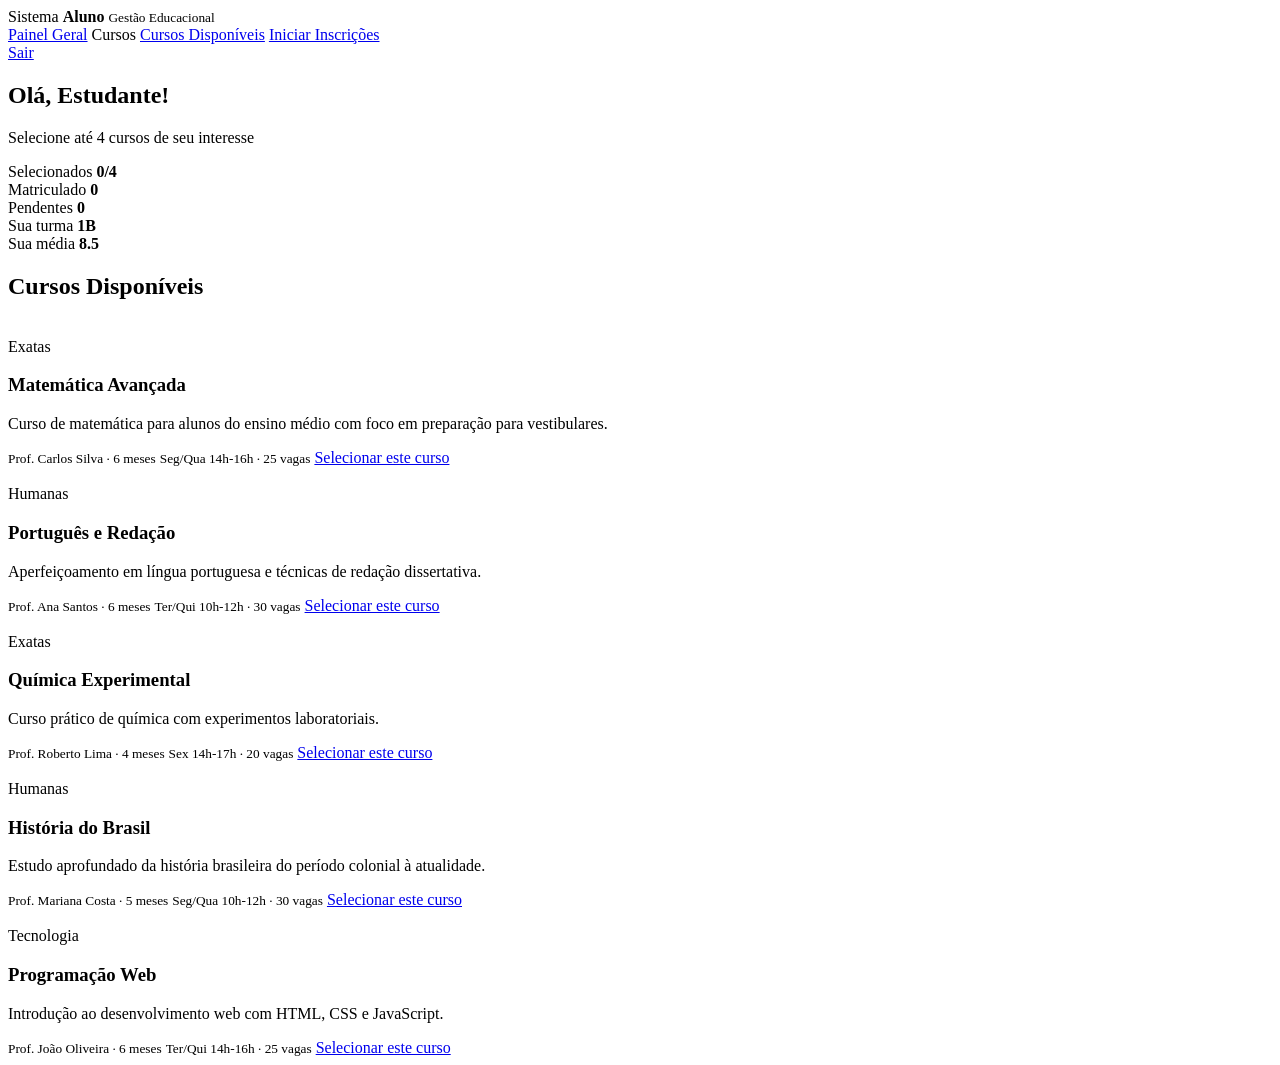
==== aluno.html @ 94542deb "Add files via upload" ====
<!DOCTYPE html>
<html lang="pt-br">
<head>
    <meta charset="UTF-8">
    <meta name="viewport" content="width=device-width, initial-scale=1.0">
    <title>Área do Aluno - Nossa Escola</title>
    <link rel="stylesheet" href="css/style.css">
</head>
<body class="painel-body">

    <aside class="painel-lateral">
        <div class="painel-marca">
            <span>Sistema</span>
            <strong>Aluno</strong>
            <small>Gestão Educacional</small>
        </div>

        <nav class="painel-menu">
            <a href="#" class="ativo">Painel Geral</a>
            <span>Cursos</span>
            <a href="#cursos-aluno">Cursos Disponíveis</a>
            <a href="#resumo-aluno">Iniciar Inscrições</a>
        </nav>

        <a href="login.html" class="painel-sair">Sair</a>
    </aside>

    <main class="painel-main">
        <section class="painel-topo" id="resumo-aluno">
            <div>
                <h1>Olá, Estudante!</h1>
                <p>Selecione até 4 cursos de seu interesse</p>
            </div>
        </section>

        <section class="painel-indicadores">
            <div class="indicador">
                <span>Selecionados</span>
                <strong class="azul">0/4</strong>
            </div>
            <div class="indicador">
                <span>Matriculado</span>
                <strong class="verde">0</strong>
            </div>
            <div class="indicador">
                <span>Pendentes</span>
                <strong class="laranja">0</strong>
            </div>
            <div class="indicador">
                <span>Sua turma</span>
                <strong>1B</strong>
            </div>
            <div class="indicador">
                <span>Sua média</span>
                <strong class="roxo">8.5</strong>
            </div>
        </section>

        <section id="cursos-aluno">
            <h2 class="painel-titulo">Cursos Disponíveis</h2>

            <div class="painel-cards">
                <article class="curso-card">
                    <div class="curso-icone"><img src="IMG/icon-calculadora.svg" alt=""></div>
                    <div class="curso-conteudo">
                        <span class="badge azul-bg">Exatas</span>
                        <h3>Matemática Avançada</h3>
                        <p>Curso de matemática para alunos do ensino médio com foco em preparação para vestibulares.</p>
                        <small>Prof. Carlos Silva · 6 meses</small>
                        <small>Seg/Qua 14h-16h · 25 vagas</small>
                        <a href="#" class="btn btn-primario btn-curso">Selecionar este curso</a>
                    </div>
                </article>

                <article class="curso-card">
                    <div class="curso-icone"><img src="IMG/icon-livro.svg" alt=""></div>
                    <div class="curso-conteudo">
                        <span class="badge laranja-bg">Humanas</span>
                        <h3>Português e Redação</h3>
                        <p>Aperfeiçoamento em língua portuguesa e técnicas de redação dissertativa.</p>
                        <small>Prof. Ana Santos · 6 meses</small>
                        <small>Ter/Qui 10h-12h · 30 vagas</small>
                        <a href="#" class="btn btn-primario btn-curso">Selecionar este curso</a>
                    </div>
                </article>

                <article class="curso-card">
                    <div class="curso-icone"><img src="IMG/icon-quimica.svg" alt=""></div>
                    <div class="curso-conteudo">
                        <span class="badge azul-bg">Exatas</span>
                        <h3>Química Experimental</h3>
                        <p>Curso prático de química com experimentos laboratoriais.</p>
                        <small>Prof. Roberto Lima · 4 meses</small>
                        <small>Sex 14h-17h · 20 vagas</small>
                        <a href="#" class="btn btn-primario btn-curso">Selecionar este curso</a>
                    </div>
                </article>

                <article class="curso-card">
                    <div class="curso-icone"><img src="IMG/icon-historia.svg" alt=""></div>
                    <div class="curso-conteudo">
                        <span class="badge laranja-bg">Humanas</span>
                        <h3>História do Brasil</h3>
                        <p>Estudo aprofundado da história brasileira do período colonial à atualidade.</p>
                        <small>Prof. Mariana Costa · 5 meses</small>
                        <small>Seg/Qua 10h-12h · 30 vagas</small>
                        <a href="#" class="btn btn-primario btn-curso">Selecionar este curso</a>
                    </div>
                </article>

                <article class="curso-card">
                    <div class="curso-icone"><img src="IMG/icon-web.svg" alt=""></div>
                    <div class="curso-conteudo">
                        <span class="badge vermelho-bg">Tecnologia</span>
                        <h3>Programação Web</h3>
                        <p>Introdução ao desenvolvimento web com HTML, CSS e JavaScript.</p>
                        <small>Prof. João Oliveira · 6 meses</small>
                        <small>Ter/Qui 14h-16h · 25 vagas</small>
                        <a href="#" class="btn btn-primario btn-curso">Selecionar este curso</a>
                    </div>
                </article>
            </div>
        </section>
    </main>

</body>
</html>
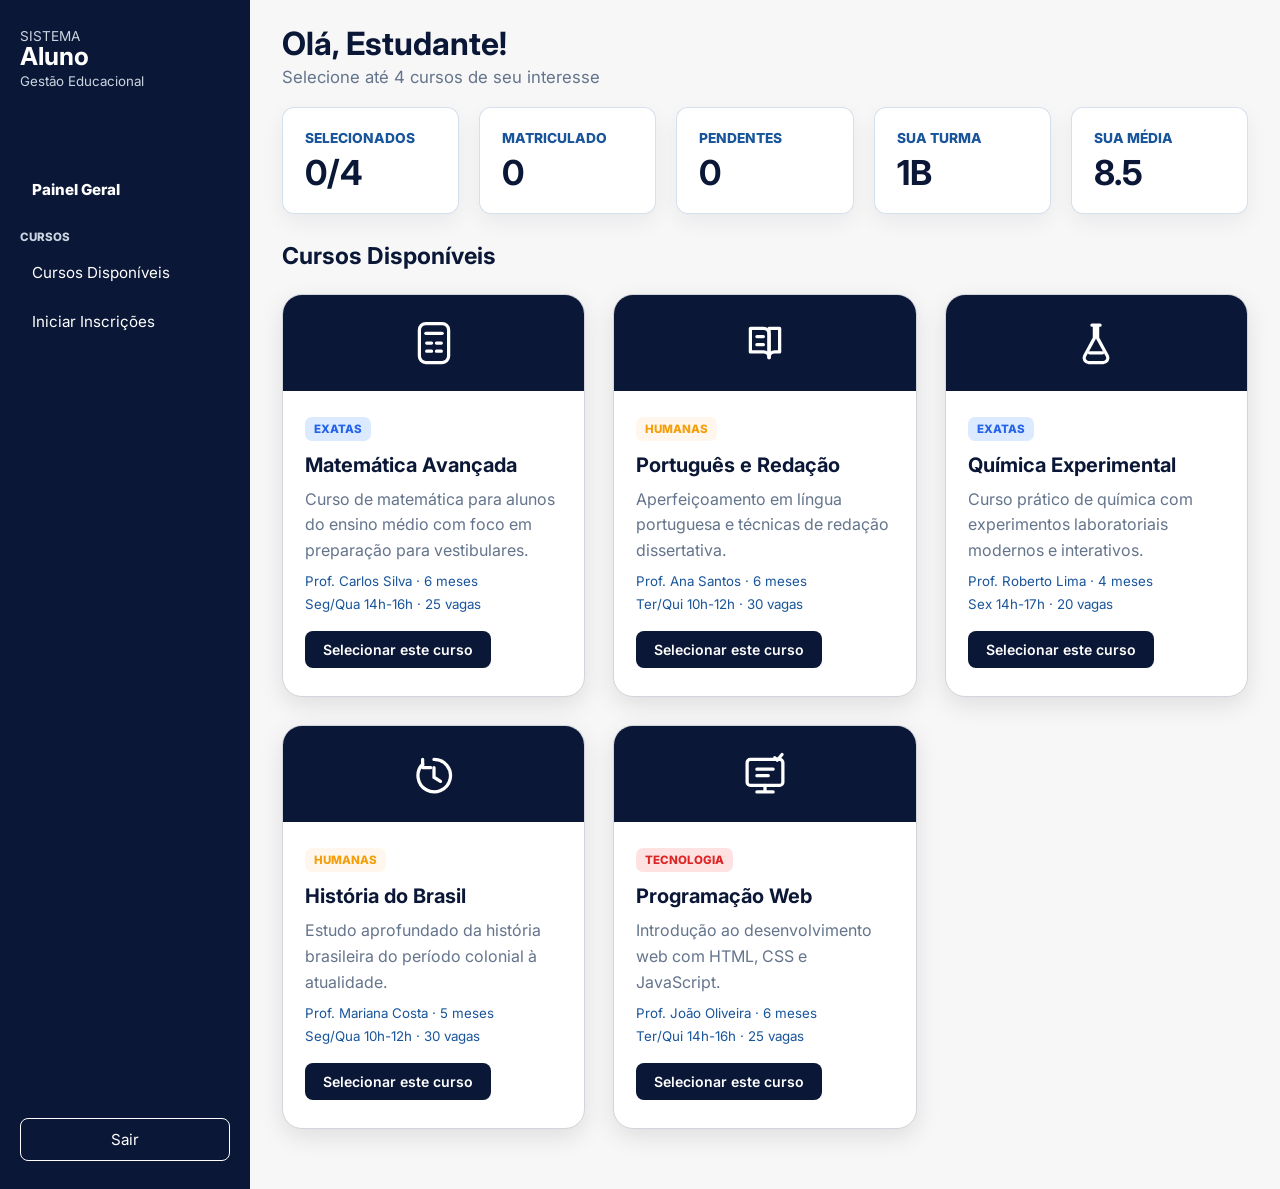
==== commit 07cdedb3: "Add files via upload" ====
--- a/aluno.html
+++ b/aluno.html
@@ -61,7 +61,7 @@
 
             <div class="painel-cards">
                 <article class="curso-card">
-                    <div class="curso-icone"><img src="IMG/icon-calculadora.svg" alt=""></div>
+                    <div class="curso-icone"><img src="img/icon-calculadora.svg" alt=""></div>
                     <div class="curso-conteudo">
                         <span class="badge azul-bg">Exatas</span>
                         <h3>Matemática Avançada</h3>
@@ -73,7 +73,7 @@
                 </article>
 
                 <article class="curso-card">
-                    <div class="curso-icone"><img src="IMG/icon-livro.svg" alt=""></div>
+                    <div class="curso-icone"><img src="img/icon-livro.svg" alt=""></div>
                     <div class="curso-conteudo">
                         <span class="badge laranja-bg">Humanas</span>
                         <h3>Português e Redação</h3>
@@ -85,11 +85,11 @@
                 </article>
 
                 <article class="curso-card">
-                    <div class="curso-icone"><img src="IMG/icon-quimica.svg" alt=""></div>
+                    <div class="curso-icone"><img src="img/icon-quimica.svg" alt=""></div>
                     <div class="curso-conteudo">
                         <span class="badge azul-bg">Exatas</span>
                         <h3>Química Experimental</h3>
-                        <p>Curso prático de química com experimentos laboratoriais.</p>
+                        <p>Curso prático de química com experimentos laboratoriais modernos e interativos.</p>
                         <small>Prof. Roberto Lima · 4 meses</small>
                         <small>Sex 14h-17h · 20 vagas</small>
                         <a href="#" class="btn btn-primario btn-curso">Selecionar este curso</a>
@@ -97,7 +97,7 @@
                 </article>
 
                 <article class="curso-card">
-                    <div class="curso-icone"><img src="IMG/icon-historia.svg" alt=""></div>
+                    <div class="curso-icone"><img src="img/icon-historia.svg" alt=""></div>
                     <div class="curso-conteudo">
                         <span class="badge laranja-bg">Humanas</span>
                         <h3>História do Brasil</h3>
@@ -109,7 +109,7 @@
                 </article>
 
                 <article class="curso-card">
-                    <div class="curso-icone"><img src="IMG/icon-web.svg" alt=""></div>
+                    <div class="curso-icone"><img src="img/icon-web.svg" alt=""></div>
                     <div class="curso-conteudo">
                         <span class="badge vermelho-bg">Tecnologia</span>
                         <h3>Programação Web</h3>
--- a/css/style.css
+++ b/css/style.css
@@ -0,0 +1,2097 @@
+@import url('https://fonts.googleapis.com/css2?family=Inter:wght@400;500;600;700&display=swap');
+
+:root {
+    --azul: #0b1736;
+    --azul-vivo: #0b1736;
+    --azul-medio: #19559b;
+    --texto: #555555;
+    --texto-fraco: #64748b;
+    --fundo: #f7f7f8;
+    --borda: #d1d5db;
+    --raio: 12px;
+    --sombra: 0 8px 24px rgba(0, 0, 0, 0.10);
+}
+
+* {
+    margin: 0;
+    padding: 0;
+    box-sizing: border-box;
+}
+
+html {
+    scroll-behavior: smooth;
+}
+
+body {
+    font-family: 'Inter', sans-serif;
+    background-color: #ffffff;
+    color: #555555;
+}
+
+a {
+    text-decoration: none;
+    color: inherit;
+}
+
+.container {
+    max-width: 1200px;
+    margin: 0 auto;
+    padding: 0 20px;
+    width: 100%;
+}
+
+.container-sm {
+    max-width: 800px;
+    margin: 0 auto;
+    padding: 0 20px;
+    width: 100%;
+}
+
+.secao-padrao {
+    padding: 80px 0;
+}
+
+.bg-claro {
+    background-color: #cfe2f3;
+}
+
+.bg-claro2 {
+    background-color: #ffffff;
+}
+
+
+.text-center {
+    text-align: center;
+}
+
+.titulo-secao {
+    font-size: 2.55rem;
+    color: #0b1736;
+    font-weight: 800;
+    margin-bottom: 15px;
+    line-height: 1.2;
+}
+
+.azul-titulo {
+    color: var(--azul-medio);
+}
+
+@keyframes alertaDesce {
+    0% {
+        transform: translateY(-100%);
+        background-color: #8c98a2;
+    }
+    65% {
+        transform: translateY(0);
+        background-color: #8c98a2;
+    }
+    100% {
+        transform: translateY(0);
+        background-color: var(--azul-medio);
+    }
+}
+
+@keyframes piscaPrazo {
+    0%, 100% {
+        opacity: 1;
+        box-shadow: 0 2px 8px rgba(244, 43, 43, 0.25);
+    }
+    50% {
+        opacity: 0.72;
+        box-shadow: 0 4px 14px rgba(244, 43, 43, 0.45);
+    }
+}
+
+@keyframes heroEntra {
+    from {
+        opacity: 0;
+        transform: translateY(44px);
+    }
+    to {
+        opacity: 1;
+        transform: translateY(0);
+    }
+}
+
+.subtexto-secao {
+    font-size: 1.05rem;
+    color: #555555;
+    margin-bottom: 30px;
+    line-height: 1.6;
+}
+
+.tagline-azul {
+    font-size: 0.85rem;
+    font-weight: 700;
+    color: var(--azul-medio);
+    letter-spacing: 1.5px;
+    text-transform: uppercase;
+    border-left: 4px solid var(--azul-medio);
+    padding: 16px 0 16px 14px;
+    margin-bottom: 18px;
+    display: inline-block;
+    line-height: 1;
+}
+
+.tagline-centro {
+    display: inline-block;
+    color: #0b1736;
+    font-size: 0.84rem;
+    font-weight: 800;
+    text-transform: uppercase;
+    margin-bottom: 10px;
+}
+
+@keyframes secaoLateral {
+    from {
+        transform: translateX(-72px);
+    }
+    to {
+        transform: translateX(0);
+    }
+}
+
+@keyframes secaoLateralTitulo {
+    from {
+        transform: translateX(-54px);
+    }
+    to {
+        transform: translateX(0);
+    }
+}
+
+@supports (animation-timeline: view()) {
+    .secao-padrao .tagline-azul,
+    .secao-padrao .tagline-centro {
+        animation-name: secaoLateral;
+        animation-duration: 1s;
+        animation-timing-function: cubic-bezier(0.2, 0.8, 0.2, 1);
+        animation-fill-mode: both;
+        animation-timeline: view();
+        animation-range: entry 0% cover 34%;
+        will-change: transform;
+    }
+
+    .secao-padrao .titulo-secao,
+    .info-importante .titulo-info {
+        animation-name: secaoLateralTitulo;
+        animation-duration: 1s;
+        animation-timing-function: cubic-bezier(0.2, 0.8, 0.2, 1);
+        animation-fill-mode: both;
+        animation-timeline: view();
+        animation-range: entry 8% cover 42%;
+        will-change: transform;
+    }
+}
+
+.btn {
+    padding: 12px 28px;
+    border-radius: 8px;
+    font-weight: 600;
+    font-size: 1rem;
+    transition: 0.3s;
+    cursor: pointer;
+    border: none;
+    display: inline-flex;
+    justify-content: center;
+    align-items: center;
+}
+
+.btn-chamada {
+    margin-bottom: 50px;
+}
+
+.btn-primario {
+    background-color: var(--azul-vivo);
+    color: #ffffff;
+}
+
+.btn-primario:hover {
+    background-color: var(--azul-medio);
+    transform: translateY(-2px);
+}
+
+.btn-branco {
+    background-color: #ffffff;
+    color: #0b1736;
+    font-weight: 700;
+}
+
+.btn-branco:hover {
+    background-color: var(--azul-medio);
+    color: #ffffff;
+}
+
+.grid-cards {
+    display: flex;
+    justify-content: space-between;
+    gap: 20px;
+}
+
+.cards-esquerda {
+    text-align: left;
+}
+
+.card-padrao {
+    background-color: #ffffff;
+    border-radius: 12px;
+    padding: 30px 20px;
+    box-shadow: 0 4px 15px rgba(0, 0, 0, 0.04);
+    border: 1px solid #eee;
+    display: flex;
+    flex-direction: column;
+    transition: 0.3s;
+    flex: 1;
+    width: 100%; 
+    min-width: 0;
+}
+
+.card-padrao:hover {
+    transform: translateY(-4px);
+    box-shadow: 0 12px 28px rgba(15, 23, 42, 0.10);
+}
+
+.card-padrao h4 {
+    font-size: 1.05rem;
+    color: #0b1736;
+    font-weight: 700;
+    margin-bottom: 10px;
+}
+
+.card-padrao p {
+    font-size: 0.85rem;
+    line-height: 1.5;
+}
+
+#alerta-topo {
+    background-color: var(--azul-medio);
+    color: #ffffff;
+    padding: 10px;
+    display: flex;
+    justify-content: center;
+    align-items: center;
+    gap: 12px;
+    font-size: 0.85rem;
+    animation: alertaDesce 1.2s ease-out both;
+    position: relative;
+    z-index: 200;
+}
+
+.aviso-prazo {
+    background-color: #f42b2b;
+    color: #ffffff;
+    padding: 4px 12px;
+    border-radius: 10px;
+    font-weight: 800;
+    font-size: 0.75rem;
+    text-shadow: 0 1px 2px rgba(0, 0, 0, 0.35);
+    animation: piscaPrazo 2.6s ease-in-out infinite;
+}
+
+header {
+    width: 100%;
+    background-color: #ffffff;
+    box-shadow: 0 2px 10px rgba(0,0,0,.08);
+    position: relative;
+    z-index: 100;
+}
+
+.nav-principal {
+    width: 90%;
+    max-width: 1600px;
+    margin: 0 auto;
+    display: flex;
+    justify-content: space-between;
+    align-items: center;
+    padding: 14px 0;
+}
+.logo {
+    display: flex;
+    align-items: center;
+    gap: 5px; 
+}
+
+.logo-img {
+    width: 60px; 
+    height: auto;
+}
+
+.logo-texto {
+    display: flex;
+    flex-direction: column;
+}
+
+.logo-texto h1 {
+    font-size: 1rem;
+    color: #0b1736;
+    font-weight: 800;
+}
+
+.logo-texto span {
+    font-size: 0.8rem;
+    color: #666;
+}
+.menu {
+    display: flex;
+    gap: 48px;
+    align-items: center;
+}
+
+.menu a {
+    color: #111827;
+    font-size: 1.05rem;
+    font-weight: 600;
+    transition: .3s;
+    position: relative;
+    padding: 8px 0;
+}
+
+.menu a:hover {
+    color: var(--azul-medio);
+}
+
+.menu a::after {
+    content: "";
+    position: absolute;
+    left: 0;
+    bottom: 1px;
+    width: 100%;
+    height: 2px;
+    background-color: var(--azul-vivo);
+    transform: scaleX(0);
+    transform-origin: left;
+    transition: transform 0.3s ease;
+}
+
+.menu a:hover::after {
+    transform: scaleX(1);
+}
+
+.menu-check,
+.btn-acesso-mobile, 
+#botao-menu {
+    display: none;
+}
+
+#botao-menu {
+    width: 34px;
+    height: 28px;
+    cursor: pointer;
+    position: relative;
+}
+
+#botao-menu span,
+#botao-menu::before,
+#botao-menu::after {
+    content: "";
+    position: absolute;
+    left: 0;
+    width: 34px;
+    height: 3px;
+    background-color: var(--azul-vivo);
+    border-radius: 20px;
+    transition: 0.3s;
+}
+
+#botao-menu span {
+    top: 12px;
+}
+
+#botao-menu::before {
+    top: 2px;
+}
+
+#botao-menu::after {
+    bottom: 3px;
+}
+
+#hero {
+    background-image: linear-gradient(rgba(0, 0, 0, 0.42), rgba(0, 0, 0, 0.42)), url('../img/hero.jpg');
+    background-size: cover;
+    background-position: center;
+    height: 720px;
+    border-radius: 0 0 40px 40px;
+    display: flex;
+    flex-direction: column;
+    justify-content: flex-end;
+    align-items: center; 
+    text-align: center;
+    padding-bottom: 64px;
+    color: #ffffff;
+}
+
+.hero-card {
+    background-color: rgba(11, 23, 54, 0.75);
+    backdrop-filter: blur(5px);
+    padding: 22px 48px;
+    border-radius: 16px;
+    border: 1px solid rgba(255,255,255,0.1);
+    margin: 0 auto; 
+    width: fit-content;
+    max-width: 90%; 
+    display: flex;
+    flex-direction: column;
+    align-items: center; 
+    opacity: 0;
+    animation: heroEntra 1.45s cubic-bezier(0.2, 0.8, 0.2, 1) 1.75s forwards;
+}
+.hero-subtitulo {
+    font-size: 1.45rem;
+    font-weight: 700;
+    letter-spacing: 3px;
+    margin-bottom: 5px;
+    opacity: 0;
+    animation: heroEntra 1.35s cubic-bezier(0.2, 0.8, 0.2, 1) 1.25s forwards;
+}
+
+.hero-titulo {
+    font-size: 3.45rem;
+    font-weight: 800;
+    line-height: 1.2;
+    margin-bottom: 15px; 
+    text-shadow: 2px 2px 8px rgba(0,0,0,0.6);
+    opacity: 0;
+    animation: heroEntra 1.45s cubic-bezier(0.2, 0.8, 0.2, 1) 1.45s forwards;
+}
+
+.hero-card h3 {
+    font-size: 1.6rem;
+    font-weight: 800;
+    margin-bottom: 5px;
+}
+
+.hero-card p {
+    font-size: 0.95rem;
+    color: #ddd;
+    font-weight: 500;
+    margin-bottom: 5px;
+}
+
+.hero-card-destaque {
+    font-size: 0.85rem;
+    font-weight: 800;
+    color: #f59e0b;
+    letter-spacing: 0.5px;
+}
+
+.sobre-container {
+    display: flex;
+    align-items: center;
+    gap: 60px;
+}
+
+.sobre-texto .subtexto-secao {
+    font-size: 1rem;
+    max-width: 520px;
+}
+
+.sobre-texto, 
+.sobre-carrossel {
+    width: 50%;
+}
+
+.carrossel-container {
+    position: relative;
+    height: 360px;
+    overflow: hidden;
+    border-radius: 28px;
+    box-shadow: 0 15px 35px rgba(0,0,0,0.1);
+}
+
+.carrossel-foto {
+    position: absolute;
+    top: 0;
+    left: 0;
+    width: 100%;
+    height: 100%;
+    object-fit: cover;
+    opacity: 0;
+    animation: fadeImagens 16s infinite;
+}
+
+.carrossel-foto:nth-child(1) {
+    animation-delay: 0s;
+}
+
+.carrossel-foto:nth-child(2) {
+    animation-delay: 4s;
+}
+
+.carrossel-foto:nth-child(3) {
+    animation-delay: 8s;
+}
+
+.carrossel-foto:nth-child(4) {
+    animation-delay: 12s;
+}
+
+@keyframes fadeImagens {
+    0%, 20% {
+        opacity: 1;
+        z-index: 2;
+    }
+    25%, 95% {
+        opacity: 0;
+        z-index: 1;
+    }
+    100% {
+        opacity: 1;
+        z-index: 2;
+    }
+}
+
+.inscricao-bloco {
+    background-color: #ffffff;
+    padding-top: 74px;
+    padding-bottom: 86px;
+}
+
+.inscricao-bloco .titulo-secao {
+    font-size: 3rem;
+    margin-bottom: 10px;
+}
+
+.inscricao-texto {
+    max-width: 590px;
+    margin-left: auto;
+    margin-right: auto;
+    margin-bottom: 28px;
+    font-size: 0.95rem;
+}
+
+.titulo-menor {
+    color: #0b1736;
+    font-size: 1.25rem;
+    font-weight: 800;
+    margin: 10px 0 22px;
+}
+
+.mini-cursos {
+    display: flex;
+    justify-content: center;
+    gap: 48px;
+    margin-bottom: 16px;
+}
+
+.mini-card {
+    width: 190px;
+    min-height: 185px;
+    background-color: #ffffff;
+    border: none;
+    border-radius: 16px;
+    box-shadow: 0 14px 34px rgba(15, 23, 42, 0.12);
+    display: flex;
+    flex-direction: column;
+    justify-content: center;
+    align-items: center;
+    gap: 18px;
+    transition: 0.3s;
+}
+
+.mini-card:hover {
+    transform: translateY(-6px);
+    box-shadow: 0 18px 42px rgba(15, 23, 42, 0.15);
+}
+
+.mini-card span {
+    color: #475569;
+    font-size: 0.82rem;
+    font-weight: 600;
+}
+
+.mini-card img {
+    width: 62px;
+    height: 62px;
+}
+
+.nota-mini {
+    color: #94a3b8;
+    font-size: 0.78rem;
+}
+
+.processo-bloco {
+    background-color: #f4f4f4;
+    padding-top: 72px;
+    padding-bottom: 72px;
+}
+
+.processo-texto {
+    max-width: 830px;
+    font-size: 0.95rem;
+    margin-bottom: 42px;
+}
+
+.processo-bloco .card-padrao {
+    min-height: 150px;
+    padding: 24px 22px;
+    border-color: #d7d7d7;
+    box-shadow: none;
+}
+
+.processo-bloco .numero-passo {
+    font-size: 2.1rem;
+    margin-bottom: 8px;
+}
+
+.processo-bloco .card-padrao h4 {
+    font-size: 0.95rem;
+}
+
+.processo-bloco .card-padrao p {
+    font-size: 0.78rem;
+}
+
+.info-importante {
+    background-color: #e8e8e8;
+    padding: 52px 0 76px;
+}
+
+#cursos {
+    padding-top: 104px;
+    background-color: #ffffff;
+}
+
+.cursos-vitrine {
+    display: flex;
+    align-items: center;
+    justify-content: flex-start;
+    gap: 32px;
+    margin-top: 34px;
+    padding: 34px max(22px, calc((100vw - 1280px) / 2 + 22px)) 44px;
+    overflow-x: auto;
+    overflow-y: visible;
+    scroll-snap-type: x proximity;
+    scrollbar-width: thin;
+    scrollbar-color: rgba(29, 78, 216, 0.35) transparent;
+}
+
+.cursos-vitrine::-webkit-scrollbar {
+    height: 4px;
+}
+
+.cursos-vitrine::-webkit-scrollbar-track {
+    background: transparent;
+}
+
+.cursos-vitrine::-webkit-scrollbar-thumb {
+    background: rgba(29, 78, 216, 0.35);
+    border-radius: 999px;
+}
+
+.curso-vitrine-card {
+    width: 252px;
+    min-width: 252px;
+    aspect-ratio: 9 / 16;
+    border-radius: 26px;
+    overflow: hidden;
+    background-color: #ffffff;
+    box-shadow: 0 12px 28px rgba(15, 23, 42, 0.12);
+    scroll-snap-align: center;
+    transition: transform 0.35s ease, box-shadow 0.35s ease, filter 0.35s ease;
+    position: relative;
+    display: block;
+    isolation: isolate;
+}
+
+.curso-vitrine-card img {
+    width: 100%;
+    height: 100%;
+    object-fit: cover;
+    display: block;
+    border-radius: inherit;
+}
+
+.curso-vitrine-card:hover,
+.curso-vitrine-card:focus {
+    transform: translateY(-8px);
+    box-shadow: 0 18px 34px rgba(15, 23, 42, 0.16);
+    z-index: 2;
+}
+
+.cursos-vitrine:hover .curso-vitrine-card:not(:hover) {
+    filter: saturate(0.95) brightness(0.98);
+}
+
+.titulo-info {
+    color: #0b1736;
+    font-size: 1.85rem;
+    font-weight: 800;
+    margin-bottom: 24px;
+}
+
+.info-grid {
+    display: grid;
+    grid-template-columns: repeat(4, 1fr);
+    gap: 18px;
+}
+
+.info-card {
+    background-color: #ffffff;
+    border-radius: 12px;
+    padding: 24px 20px;
+}
+
+.info-card h3 {
+    color: #0b1736;
+    font-size: 0.95rem;
+    margin-bottom: 12px;
+}
+
+.info-card p {
+    color: #555555;
+    font-size: 0.78rem;
+    line-height: 1.45;
+}
+
+.numero-passo {
+    font-size: 2.5rem;
+    font-weight: 800;
+    color: #0b1736;
+    margin-bottom: 15px;
+}
+
+.passo-destaque {
+    background-color: var(--azul-vivo);
+    color: #fff;
+}
+
+.passo-destaque .numero-passo, 
+.passo-destaque h4 {
+    color: #fff;
+}
+
+.css-carousel {
+    display: none;
+    position: relative;
+    overflow: hidden;
+    width: 100%;
+    padding: 10px 0;
+}
+
+.css-carousel input[type="radio"] {
+    display: none;
+}
+
+.carousel-cards {
+    display: flex;
+    width: 500%;
+    transition: transform 0.6s ease-in-out;
+}
+
+.card-wrapper {
+    width: 20%;
+    display: flex;
+    align-items: center;
+    justify-content: center;
+    gap: 15px;
+}
+
+.btn-seta {
+    border: 2px solid #0b1736;
+    color: #0b1736;
+    width: 40px;
+    height: 40px;
+    border-radius: 50%;
+    font-size: 1.2rem;
+    display: flex;
+    justify-content: center;
+    align-items: center;
+    transition: 0.3s;
+    cursor: pointer;
+    flex-shrink: 0;
+}
+
+.btn-seta:hover {
+    background-color: var(--azul-medio);
+    border-color: var(--azul-medio);
+    color: #fff;
+}
+
+.card-detalhe-curso {
+    flex: 1;
+    background-color: #eef2ff;
+    border-radius: 18px;
+    padding: 42px 48px;
+    max-width: 1070px;
+}
+
+.card-topo-curso {
+    display: flex;
+    justify-content: space-between;
+    align-items: center;
+    margin-bottom: 25px;
+}
+
+.card-topo-curso h3 {
+    font-size: 1.6rem;
+    color: #0b1736;
+    font-weight: 800;
+}
+
+.vagas-badge {
+    background-color: #fff;
+    color: var(--azul-medio);
+    padding: 6px 15px;
+    border-radius: 20px;
+    font-weight: 700;
+    font-size: 0.9rem;
+}
+
+.card-grid-info {
+    display: flex;
+    justify-content: space-between;
+    gap: 70px;
+    margin-bottom: 25px;
+}
+
+.info-item span {
+    display: block;
+    font-size: 0.85rem;
+    font-weight: 700;
+    margin-bottom: 4px;
+}
+
+.info-item strong {
+    color: #0b1736;
+    font-size: 1rem;
+}
+
+.card-descricao {
+    font-size: 1rem;
+    line-height: 1.6;
+    margin-bottom: 30px;
+}
+
+.card-rodape-curso {
+    display: flex;
+    justify-content: space-between;
+    align-items: center;
+    border-top: 1px solid #d1d5db;
+    padding-top: 20px;
+}
+
+#slide-1:checked ~ .carousel-cards {
+    transform: translateX(0%);
+}
+
+#slide-2:checked ~ .carousel-cards {
+    transform: translateX(-20%);
+}
+
+#slide-3:checked ~ .carousel-cards {
+    transform: translateX(-40%);
+}
+
+#slide-4:checked ~ .carousel-cards {
+    transform: translateX(-60%);
+}
+
+#slide-5:checked ~ .carousel-cards {
+    transform: translateX(-80%);
+}
+
+.cursos-dots {
+    display: flex;
+    justify-content: center;
+    gap: 8px;
+    margin-top: 20px;
+}
+
+.dot {
+    width: 10px;
+    height: 10px;
+    background-color: #cbd5e1;
+    border-radius: 50%;
+    transition: 0.3s;
+    cursor: pointer;
+}
+
+#slide-1:checked ~ .cursos-dots label[for="slide-1"],
+#slide-2:checked ~ .cursos-dots label[for="slide-2"],
+#slide-3:checked ~ .cursos-dots label[for="slide-3"],
+#slide-4:checked ~ .cursos-dots label[for="slide-4"],
+#slide-5:checked ~ .cursos-dots label[for="slide-5"] {
+    background-color: var(--azul-medio);
+    width: 20px;
+    border-radius: 10px;
+}
+
+details > summary {
+    list-style: none;
+    cursor: pointer;
+}
+
+details > summary::-webkit-details-marker {
+    display: none;
+}
+
+.sanfona-item {
+    background-color: #ffffff;
+    border: 1px solid #b8c4d8;
+    border-radius: 8px;
+    margin-bottom: 10px;
+    transition: 0.3s;
+    overflow: hidden;
+}
+
+.sanfona-pergunta {
+    padding: 18px 48px 18px 20px;
+    font-size: 1rem;
+    font-weight: 600;
+    color: #0b1736;
+    transition: 0.3s;
+    outline: none;
+    position: relative;
+}
+
+.sanfona-pergunta:hover {
+    background-color: #f3f6fb;
+}
+
+.sanfona-pergunta::after {
+    content: "▾";
+    color: #0b1736;
+    font-size: 0.95rem;
+    position: absolute;
+    right: 20px;
+    top: 50%;
+    transform: translateY(-50%);
+    transition: 0.3s;
+}
+
+details[open] .sanfona-pergunta::after {
+    transform: translateY(-50%) rotate(180deg);
+}
+
+.sanfona-resposta {
+    background-color: #f8fafc;
+    border-top: 1px solid #d7deea;
+    padding: 16px 20px 18px 20px;
+    line-height: 1.6;
+    font-size: 0.95rem;
+    color: #555555;
+}
+
+#contato {
+    background-color: #f4f4f4;
+}
+
+.contato-layout {
+    display: flex;
+    gap: 60px;
+}
+
+.contato-form-area {
+    width: 60%;
+}
+
+.contato-info-area {
+    width: 35%;
+    display: flex;
+    flex-direction: column;
+    gap: 30px;
+    padding-top: 122px;
+}
+
+.form-contato {
+    display: flex;
+    flex-direction: column;
+    gap: 20px;
+}
+
+.form-linha {
+    display: flex;
+    gap: 20px;
+}
+
+.form-grupo {
+    display: flex;
+    flex-direction: column;
+    width: 100%;
+}
+
+.form-grupo label {
+    font-size: 0.9rem;
+    font-weight: 600;
+    margin-bottom: 8px;
+    color: #0b1736;
+}
+
+.form-grupo input, 
+.form-grupo textarea {
+    width: 100%;
+    padding: 14px;
+    border: 1px solid #d1d5db;
+    border-radius: 8px;
+    font-family: 'Inter', sans-serif;
+    font-size: 1rem;
+    transition: 0.3s;
+}
+
+.form-grupo input:focus, 
+.form-grupo textarea:focus {
+    border-color: var(--azul-medio);
+    outline: none;
+    box-shadow: 0 0 0 3px rgba(29, 78, 216, 0.1);
+}
+
+.form-grupo textarea {
+    height: 120px;
+    resize: vertical;
+}
+
+.pre-footer-cta {
+    background-color: #64748b;
+    padding: 40px 0;
+    color: #ffffff;
+}
+
+.cta-container {
+    display: flex;
+    justify-content: space-between;
+    align-items: center;
+}
+
+.cta-texto h3 {
+    font-size: 1.5rem;
+    margin-bottom: 5px;
+    font-weight: 700;
+}
+
+footer {
+    background-color: var(--azul-vivo);
+    color: #ffffff;
+    width: 100%;
+}
+.pre-rodape {
+    background-color: #64748b;
+    padding: 40px 10%;
+    display: grid;
+    grid-template-columns: 1fr auto; 
+    grid-template-areas: 
+        "titulo botao"
+        "subtitulo botao";
+    align-items: center;
+    row-gap: 8px;
+    column-gap: 30px;
+}
+
+.p-confirme {
+    grid-area: titulo;
+    font-size: 1.6rem;
+    font-weight: 700;
+    color: #ffffff;
+}
+
+.p-resultado {
+    grid-area: subtitulo;
+    font-size: 1rem;
+    color: #e2e8f0;
+}
+
+.btn-sistema {
+    grid-area: botao;
+    background-color: #ffffff;
+    color: #0b1736;
+    border: none;
+    padding: 14px 30px;
+    border-radius: 8px;
+    font-weight: 700;
+    font-size: 1rem;
+    cursor: pointer;
+    transition: 0.3s;
+    display: inline-flex;
+    justify-content: center;
+    align-items: center;
+}
+
+.btn-sistema:hover {
+    background-color: var(--azul-medio);
+    color: #ffffff;
+}
+
+/* Grid do Rodapé Principal */
+.container-grid {
+    padding: 60px 10%;
+    display: grid;
+    grid-template-columns: repeat(auto-fit, minmax(200px, 1fr));
+    gap: 40px;
+}
+
+.item h3 {
+    font-size: 1.1rem;
+    color: #ffffff;
+    margin-bottom: 5px;
+    font-weight: 700;
+}
+
+.item p {
+    color: #94a3b8;
+    font-size: 0.9rem;
+    margin-bottom: 10px;
+    transition: 0.3s;
+}
+
+.item p:hover {
+    color: #f59e0b; 
+    cursor: pointer;
+}
+
+.link-rodape {
+    display: flex;
+    flex-direction: column;
+}
+
+.link-rodape img {
+    max-width: 120px;
+    margin-bottom: 15px;
+}
+
+/* Faixa Final de Créditos da Equipe */
+.pos-rodape {
+    text-align: center;
+    padding: 20px;
+    background-color: #050b1a;
+    color: #64748b;
+    font-size: 0.85rem;
+}
+
+/* Cabeçalho do Login */
+.header-login {
+    background-color: var(--azul-vivo);
+    height: 60px;
+    display: flex;
+    align-items: center;
+    justify-content: center;
+    padding: 0 20px;
+    position: relative;
+    box-shadow: 0 2px 10px rgba(0,0,0,0.2);
+}
+
+.btn-voltar {
+    position: absolute;
+    left: 20px;
+    color: #ffffff;
+    border: 1px solid rgba(255,255,255,0.4);
+    padding: 6px 14px;
+    border-radius: 6px;
+    font-size: 0.85rem;
+    transition: 0.3s;
+}
+
+.btn-voltar:hover {
+    background-color: rgba(255,255,255,0.1);
+}
+
+.logo-login {
+    display: flex;
+    align-items: center;
+    gap: 10px;
+    color: #ffffff;
+}
+
+.logo-login h1 {
+    font-size: 1.1rem;
+    font-weight: 700;
+    display: flex;
+    align-items: baseline;
+    gap: 8px;
+    flex-wrap: wrap;
+}
+
+.logo-login small {
+    font-size: 0.65rem;
+    font-weight: 400;
+    color: #cbd5e1;
+    letter-spacing: 1px;
+}
+
+.bg-login {
+    min-height: calc(100vh - 60px);
+    background-image: url('../img/login.jpg'); 
+    background-size: cover;
+    background-repeat: no-repeat;
+    background-position: center;
+    display: flex;
+    align-items: center;
+    justify-content: center;
+    padding: 20px;
+}
+
+.card-login {
+    background: rgba(255, 255, 255, 0.75);
+    backdrop-filter: blur(12px); 
+    -webkit-backdrop-filter: blur(12px);
+    border: 1px solid rgba(255, 255, 255, 0.6);
+    border-radius: 24px;
+    padding: 40px;
+    width: 100%;
+    max-width: 450px;
+    text-align: center;
+    box-shadow: 0 8px 32px rgba(0, 0, 0, 0.15);
+}
+
+.card-login h2 {
+    font-size: 1.5rem;
+    color: #0b1736;
+    font-weight: 800;
+    margin-bottom: 5px;
+}
+
+.subtitle-login {
+    font-size: 0.85rem;
+    color: #64748b;
+    margin-bottom: 25px;
+}
+
+.form-login {
+    text-align: left;
+}
+
+.form-login .form-grupo {
+    margin-bottom: 12px;
+}
+
+.form-login .form-grupo input {
+    background-color: rgba(255, 255, 255, 0.6);
+    border: 1px solid #94a3b8;
+}
+
+.btn-entrar {
+    display: block;
+    margin: 20px auto 30px auto;
+    padding: 10px 40px;
+    border-radius: 8px;
+}
+
+.demo-title {
+    font-size: 0.9rem;
+    font-weight: 600;
+    color: #0b1736;
+    margin-bottom: 15px;
+}
+
+.demo-grid {
+    display: grid;
+    grid-template-columns: 1fr 1fr;
+    gap: 12px;
+}
+
+.card-demo {
+    background: rgba(248, 250, 252, 0.5);
+    border: 1px solid #cbd5e1;
+    border-radius: 12px;
+    padding: 15px 10px;
+    display: flex;
+    flex-direction: column;
+    align-items: center;
+    text-align: center;
+    transition: 0.3s;
+    cursor: pointer;
+    font-family: 'Inter', sans-serif;
+}
+
+.card-demo img {
+    width: 28px;
+    height: 28px;
+    margin-bottom: 6px;
+}
+
+.card-demo:hover {
+    background: rgba(255, 255, 255, 0.9);
+    border-color: #94a3b8;
+    transform: translateY(-2px);
+    box-shadow: 0 4px 10px rgba(0,0,0,0.05);
+}
+
+.card-demo strong {
+    font-size: 0.85rem;
+    color: #0b1736;
+    margin-bottom: 4px;
+}
+
+.card-demo span {
+    font-size: 0.7rem;
+    color: #64748b;
+    line-height: 1.3;
+}
+
+.demo-footer {
+    font-size: 0.75rem;
+    color: #64748b;
+    margin-top: 20px;
+}
+
+.painel-body {
+    background-color: var(--fundo);
+    color: var(--azul);
+    min-height: 100vh;
+    display: flex;
+}
+
+.painel-lateral {
+    width: 250px;
+    min-height: 100vh;
+    background-color: var(--azul-vivo);
+    color: #ffffff;
+    padding: 28px 20px;
+    display: flex;
+    flex-direction: column;
+    position: sticky;
+    top: 0;
+}
+
+.painel-marca {
+    display: flex;
+    flex-direction: column;
+    margin-bottom: 80px;
+}
+
+.painel-marca span {
+    font-size: 0.85rem;
+    text-transform: uppercase;
+    color: #cbd5e1;
+}
+
+.painel-marca strong {
+    font-size: 1.55rem;
+    line-height: 1;
+}
+
+.painel-marca small {
+    color: #cbd5e1;
+    margin-top: 4px;
+}
+
+.painel-menu {
+    display: flex;
+    flex-direction: column;
+    gap: 8px;
+}
+
+.painel-menu span {
+    margin-top: 12px;
+    font-size: 0.72rem;
+    font-weight: 800;
+    text-transform: uppercase;
+    color: #cbd5e1;
+}
+
+.painel-menu a,
+.painel-sair {
+    padding: 11px 12px;
+    border-radius: 8px;
+    font-size: 0.95rem;
+    transition: 0.3s;
+}
+
+.painel-menu a:hover {
+    background-color: var(--azul-medio);
+    color: #ffffff;
+}
+
+.painel-menu a.ativo {
+    color: #ffffff;
+    font-weight: 800;
+}
+
+.painel-sair {
+    border: 1px solid #ffffff;
+    text-align: center;
+    margin-top: auto;
+}
+
+.painel-sair:hover {
+    background-color: #ffffff;
+    color: var(--azul);
+}
+
+.painel-main {
+    flex: 1;
+    padding: 26px 32px 60px;
+}
+
+.painel-topo {
+    display: flex;
+    justify-content: space-between;
+    align-items: flex-start;
+    gap: 24px;
+    margin-bottom: 20px;
+}
+
+.painel-topo h1 {
+    font-size: 2rem;
+    line-height: 1.1;
+}
+
+.painel-topo p {
+    color: var(--texto-fraco);
+    font-size: 1.05rem;
+    margin-top: 6px;
+}
+
+.painel-indicadores {
+    display: grid;
+    grid-template-columns: repeat(auto-fit, minmax(160px, 1fr));
+    gap: 20px;
+    margin-bottom: 28px;
+}
+
+.indicador {
+    background-color: #ffffff;
+    border: 1px solid rgba(25, 85, 155, 0.18);
+    border-radius: var(--raio);
+    padding: 22px;
+    box-shadow: 0 8px 22px rgba(15, 23, 42, 0.06);
+}
+
+.indicador span {
+    display: block;
+    color: var(--azul-medio);
+    font-size: 0.86rem;
+    text-transform: uppercase;
+    margin-bottom: 10px;
+    font-weight: 800;
+}
+
+.indicador strong {
+    font-size: 2.15rem;
+    line-height: 1;
+    color: var(--azul-vivo);
+}
+
+.azul {
+    color: var(--azul-vivo);
+}
+
+.verde {
+    color: var(--azul-vivo);
+}
+
+.laranja {
+    color: var(--azul-vivo);
+}
+
+.roxo {
+    color: var(--azul-vivo);
+}
+
+.ciano {
+    color: var(--azul-vivo);
+}
+
+.painel-titulo {
+    font-size: 1.45rem;
+    margin: 10px 0 24px;
+}
+
+.painel-cards {
+    display: grid;
+    grid-template-columns: repeat(auto-fit, minmax(280px, 1fr));
+    gap: 28px;
+}
+
+.curso-card {
+    background-color: #ffffff;
+    border: 1px solid var(--borda);
+    border-radius: 20px;
+    overflow: hidden;
+    box-shadow: var(--sombra);
+    transition: 0.3s;
+}
+
+.curso-card:hover {
+    transform: translateY(-4px);
+}
+
+.curso-icone {
+    height: 96px;
+    background-color: var(--azul-vivo);
+    display: flex;
+    align-items: center;
+    justify-content: center;
+}
+
+.curso-icone img {
+    width: 52px;
+    height: 52px;
+}
+
+.curso-conteudo {
+    padding: 26px 22px 28px;
+}
+
+.curso-conteudo h3 {
+    margin: 12px 0 10px;
+    font-size: 1.25rem;
+}
+
+.curso-conteudo p {
+    color: var(--texto-fraco);
+    line-height: 1.6;
+    margin-bottom: 10px;
+}
+
+.curso-conteudo small {
+    display: block;
+    color: var(--azul-medio);
+    margin-bottom: 7px;
+}
+
+.badge,
+.status {
+    display: inline-block;
+    padding: 5px 9px;
+    border-radius: 7px;
+    font-size: 0.72rem;
+    font-weight: 800;
+    text-transform: uppercase;
+}
+
+.azul-bg {
+    background-color: #dbeafe;
+    color: #2563eb;
+}
+
+.laranja-bg {
+    background-color: #fff7ed;
+    color: #f59e0b;
+}
+
+.vermelho-bg {
+    background-color: #fee2e2;
+    color: #dc2626;
+}
+
+.verde-bg {
+    background-color: #dcfce7;
+    color: #16a34a;
+}
+
+.rosa-bg {
+    background-color: #fce7f3;
+    color: #db2777;
+}
+
+.btn-curso {
+    margin: 12px auto 0;
+    padding: 10px 18px;
+    font-size: 0.88rem;
+}
+
+.secretaria-topo {
+    justify-content: flex-start;
+    align-items: center;
+}
+
+.busca-form {
+    display: flex;
+    flex-direction: column;
+    gap: 4px;
+}
+
+.busca-form label {
+    font-size: 0.75rem;
+    color: var(--texto-fraco);
+}
+
+.busca-form input {
+    width: 250px;
+    padding: 13px 16px;
+    border: 1px solid var(--borda);
+    border-radius: 8px;
+    font-size: 1rem;
+}
+
+.lista-topo {
+    display: flex;
+    justify-content: space-between;
+    align-items: center;
+}
+
+.lista-topo span {
+    color: var(--texto);
+}
+
+.tabela-box {
+    background-color: #ffffff;
+    border: 1px solid #9ca3af;
+    border-radius: 18px;
+    overflow-x: auto;
+}
+
+table {
+    width: 100%;
+    border-collapse: collapse;
+    min-width: 850px;
+}
+
+th,
+td {
+    padding: 14px 16px;
+    border-bottom: 1px solid var(--borda);
+    text-align: left;
+    font-size: 0.92rem;
+}
+
+th {
+    text-transform: uppercase;
+    color: #6b7280;
+    font-size: 0.78rem;
+}
+
+.avatar {
+    width: 34px;
+    height: 34px;
+    border-radius: 50%;
+    display: inline-flex;
+    align-items: center;
+    justify-content: center;
+    margin-right: 10px;
+    font-size: 0.75rem;
+    font-weight: 800;
+}
+
+.status.ok {
+    background-color: #dcfce7;
+    color: #15803d;
+}
+
+.status.pendente {
+    background-color: #fef3c7;
+    color: #b45309;
+}
+
+.acoes-texto {
+    color: #46658f;
+    font-size: 0.82rem;
+}
+
+
+
+
+
+@media screen and (max-width: 768px) {
+    .menu {
+        display: none;
+        position: absolute;
+        top: 100%;
+        left: 0;
+        width: 100%;
+        background: #ffffff;
+        flex-direction: column;
+        box-shadow: 0 5px 15px rgba(0,0,0,.15);
+        padding-bottom: 20px;
+        align-items: stretch;
+    }
+
+    .menu a {
+        padding: 15px 20px;
+        border-bottom: 1px solid #eeeeee;
+        text-align: center;
+    }
+
+    .menu a::after {
+        display: none;
+    }
+
+    .btn-acesso {
+        display: none;
+    }
+
+    .menu .btn-acesso-mobile {
+        display: flex;
+        width: 80%;
+        margin: 20px auto 0;
+        justify-content: center;
+        align-items: center;
+        color: #ffffff;
+        background-color: var(--azul-vivo);
+        border-bottom: 0;
+        border-radius: 6px;
+        font-weight: 700;
+    }
+
+    #botao-menu {
+        display: block;
+    }
+    
+    #check-menu:checked ~ #menu-principal {
+        display: flex !important;
+    }
+
+    #check-menu:checked ~ .acoes-menu #botao-menu::before {
+        top: 12px;
+        transform: rotate(45deg);
+    }
+
+    #check-menu:checked ~ .acoes-menu #botao-menu span {
+        opacity: 0;
+    }
+
+    #check-menu:checked ~ .acoes-menu #botao-menu::after {
+        bottom: 13px;
+        transform: rotate(-45deg);
+    }
+
+    .grid-cards, 
+    .mini-cursos,
+    .sobre-container, 
+    .contato-layout, 
+    .form-linha, 
+    .cta-container, 
+    .card-topo-curso, 
+    .card-grid-info, 
+    .card-rodape-curso {
+        flex-direction: column;
+        gap: 20px;
+        align-items: flex-start;
+    }
+
+    .sobre-texto, 
+    .sobre-carrossel, 
+    .contato-form-area, 
+    .contato-info-area, 
+    .btn-branco, 
+    .btn-enviar {
+        width: 100%;
+    }
+    
+    .titulo-secao {
+        font-size: 1.8rem;
+    }
+
+    .inscricao-bloco .titulo-secao {
+        font-size: 1.9rem;
+    }
+
+    .secao-padrao {
+        padding: 50px 0;
+    }
+
+    .contato-info-area {
+        padding-top: 0;
+    }
+
+    .cta-container {
+        text-align: center;
+        align-items: center;
+    }
+
+    #hero {
+        height: 560px;
+        border-radius: 0 0 24px 24px;
+        padding-bottom: 40px;
+    }
+
+    .hero-titulo {
+        font-size: 1.8rem;
+        margin-bottom: 25px;
+    }
+
+    .hero-card {
+        padding: 15px 20px;
+        width: 90%;
+    }
+
+    .sobre-container {
+        gap: 30px;
+    }
+
+    .carrossel-container {
+        height: 320px;
+        border-radius: 22px;
+    }
+
+    .mini-cursos {
+        flex-direction: row;
+        gap: 10px;
+        align-items: stretch;
+    }
+
+    .mini-card {
+        width: 100%;
+        min-height: 125px;
+        border-radius: 12px;
+        gap: 10px;
+        padding: 12px 8px;
+    }
+
+    .mini-card span {
+        font-size: 0.68rem;
+    }
+
+    .mini-card img {
+        width: 42px;
+        height: 42px;
+    }
+
+    .processo-bloco {
+        padding-top: 52px;
+        padding-bottom: 52px;
+    }
+
+    .processo-bloco .card-padrao {
+        min-height: auto;
+        width: 100%;
+    }
+
+    .info-grid {
+        grid-template-columns: 1fr;
+        gap: 12px;
+    }
+
+    .titulo-info {
+        font-size: 1.55rem;
+    }
+
+    .card-detalhe-curso {
+        padding: 24px 18px;
+    }
+
+    .cursos-vitrine {
+        justify-content: flex-start;
+        gap: 18px;
+        margin-left: -24px;
+        margin-right: -24px;
+        padding: 22px 24px 36px;
+        scroll-snap-type: x mandatory;
+    }
+
+    .curso-vitrine-card {
+        width: 78vw;
+        min-width: 78vw;
+        max-width: 330px;
+        border-radius: 22px;
+    }
+
+    .curso-vitrine-card:hover,
+    .curso-vitrine-card:focus {
+        transform: none;
+        box-shadow: 0 14px 30px rgba(15, 23, 42, 0.14);
+    }
+
+    .cursos-vitrine:hover .curso-vitrine-card:not(:hover) {
+        filter: none;
+        transform: none;
+    }
+
+    .card-grid-info {
+        gap: 14px;
+    }
+
+    .btn-seta {
+        width: 34px;
+        height: 34px;
+        font-size: 1rem;
+    }
+
+    .card-descricao {
+        font-size: 0.82rem;
+    }
+
+    .cursos-dots {
+        margin-top: 14px;
+    }
+    .pre-rodape {
+        grid-template-columns: 1fr;
+        grid-template-areas: 
+            "titulo"
+            "subtitulo"
+            "botao";
+        text-align: center;
+        gap: 15px;
+        padding: 30px 20px;
+    }
+    
+    .btn-sistema {
+        width: 100%;
+        margin-top: 10px;
+    }
+
+    .container-grid {
+        text-align: center;
+        padding: 40px 20px;
+    }
+
+    .link-rodape {
+        align-items: center;
+    }
+
+     .card-login {
+        padding: 30px 20px;
+    }
+    
+    .demo-grid {
+        grid-template-columns: 1fr; 
+    }
+    
+    .btn-voltar {
+        font-size: 0;
+    }
+    
+    .btn-voltar::after {
+        content: "Voltar";
+        font-size: 1rem;
+    }
+
+    .painel-body {
+        display: block;
+    }
+
+    .painel-lateral {
+        width: 100%;
+        min-height: auto;
+        position: static;
+        padding: 28px 24px;
+        flex-direction: row;
+        align-items: center;
+        gap: 20px;
+        flex-wrap: wrap;
+    }
+
+    .painel-marca {
+        margin: 0;
+        flex: 1;
+    }
+
+    .painel-menu {
+        order: 3;
+        width: 100%;
+        flex-direction: row;
+        overflow-x: auto;
+        padding-top: 12px;
+    }
+
+    .painel-menu span {
+        display: none;
+    }
+
+    .painel-menu a {
+        white-space: nowrap;
+    }
+
+    .painel-sair {
+        margin: 0;
+        min-width: 92px;
+    }
+
+    .painel-main {
+        padding: 26px 24px 44px;
+    }
+
+    .painel-topo,
+    .secretaria-topo,
+    .lista-topo {
+        flex-direction: column;
+        align-items: flex-start;
+    }
+
+    .painel-topo h1 {
+        font-size: 1.7rem;
+    }
+
+    .painel-indicadores {
+        grid-template-columns: repeat(2, 1fr);
+        gap: 14px;
+    }
+
+    .indicador {
+        padding: 16px;
+    }
+
+    .indicador strong {
+        font-size: 1.65rem;
+    }
+
+    .painel-cards {
+        grid-template-columns: 1fr;
+        gap: 26px;
+        padding: 0 6px;
+    }
+
+    .curso-icone {
+        height: 76px;
+    }
+
+    .curso-icone img {
+        width: 42px;
+        height: 42px;
+    }
+
+    .curso-conteudo {
+        padding: 24px 24px 28px;
+    }
+
+    .curso-conteudo h3 {
+        font-size: 1.12rem;
+    }
+
+
+    .btn-curso {
+        width: 100%;
+        padding: 10px 12px;
+        font-size: 0.82rem;
+    }
+
+    .busca-form,
+    .busca-form input {
+        width: 100%;
+    }
+}
+
+@media (prefers-reduced-motion: reduce) {
+    *,
+    *::before,
+    *::after {
+        animation-duration: 0.01ms !important;
+        animation-iteration-count: 1 !important;
+        scroll-behavior: auto !important;
+        transition-duration: 0.01ms !important;
+    }
+
+    .tagline-azul,
+    .tagline-centro,
+    .titulo-secao,
+    .titulo-info,
+    .hero-subtitulo,
+    .hero-titulo,
+    .hero-card {
+        opacity: 1;
+        transform: none;
+    }
+}
+
+
+
+@media screen and (max-width: 520px) {
+    .header-login {
+        height: auto;
+        min-height: 72px;
+        padding: 10px 14px;
+        justify-content: flex-end;
+    }
+
+    .logo-login {
+        max-width: calc(100% - 86px);
+        justify-content: flex-end;
+    }
+
+    .logo-login h1 {
+        flex-direction: column;
+        align-items: flex-start;
+        gap: 2px;
+        line-height: 1.05;
+    }
+
+    .logo-login small {
+        display: block;
+        font-size: 0.62rem;
+    }
+
+    .bg-login {
+        min-height: calc(100vh - 72px);
+        background-size: cover;
+        background-repeat: no-repeat;
+    }
+}
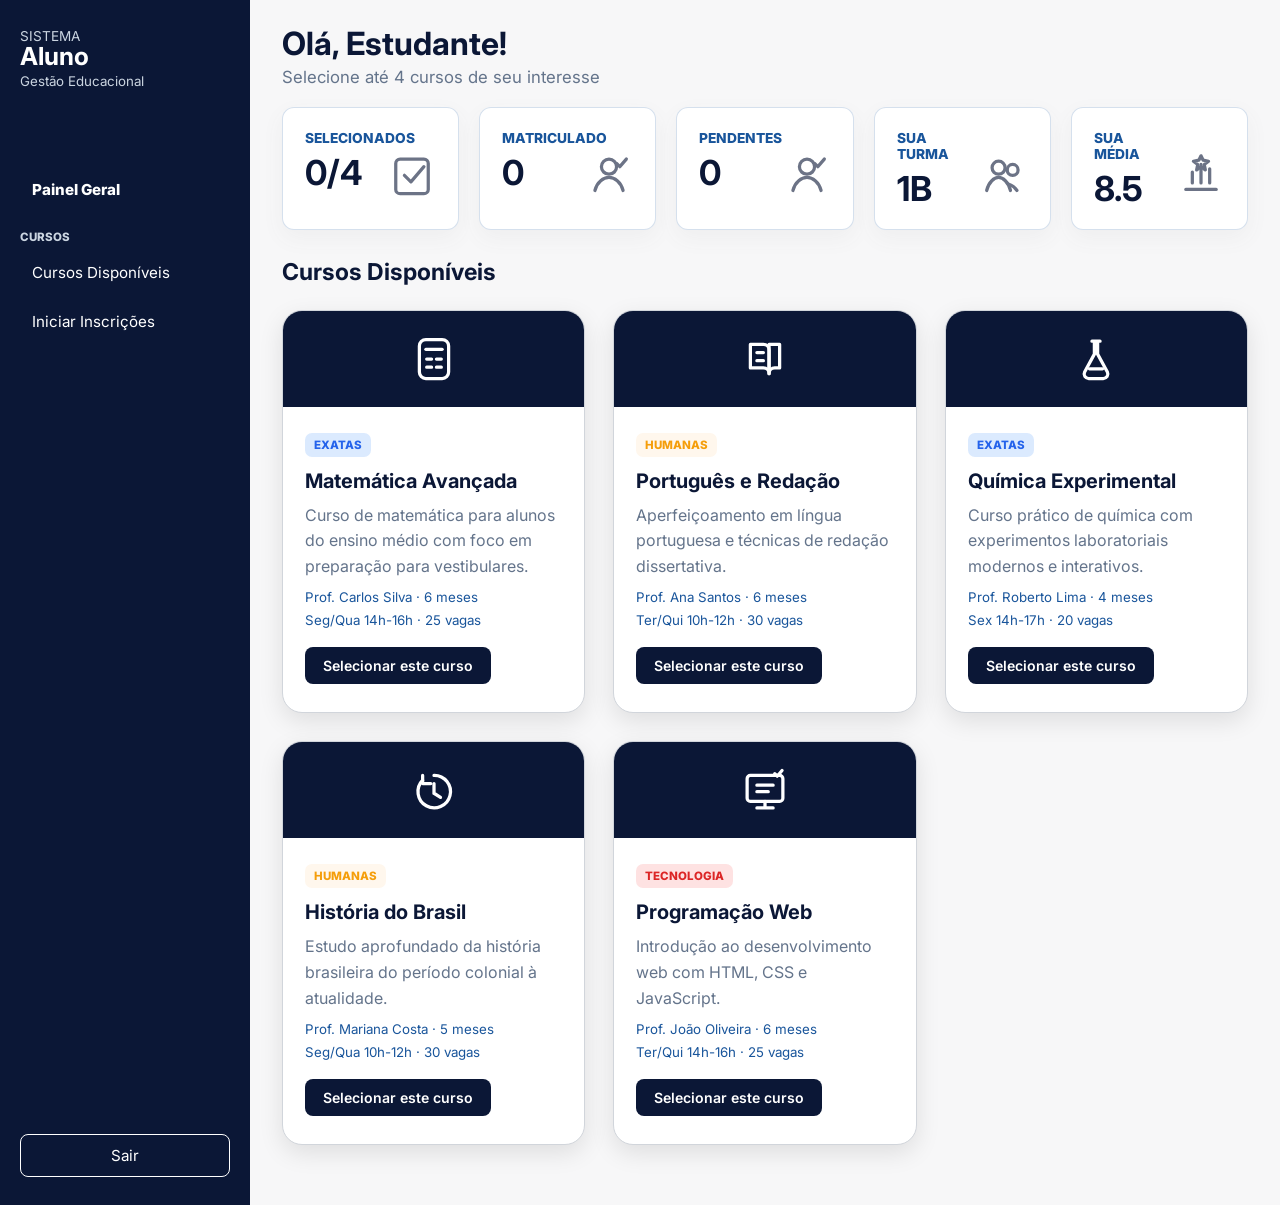
==== commit 0c630a7b: "Add files via upload" ====
--- a/aluno.html
+++ b/aluno.html
@@ -6,7 +6,7 @@
     <title>Área do Aluno - Nossa Escola</title>
     <link rel="stylesheet" href="css/style.css">
 </head>
-<body class="painel-body">
+<body class="corpo-painel">
 
     <aside class="painel-lateral">
         <div class="painel-marca">
@@ -15,6 +15,9 @@
             <small>Gestão Educacional</small>
         </div>
 
+        <input type="checkbox" id="check-painel" class="painel-menu-check">
+        <label for="check-painel" class="painel-botao-menu"><span></span></label>
+
         <nav class="painel-menu">
             <a href="#" class="ativo">Painel Geral</a>
             <span>Cursos</span>
@@ -25,7 +28,7 @@
         <a href="login.html" class="painel-sair">Sair</a>
     </aside>
 
-    <main class="painel-main">
+    <main class="painel-principal painel-principal-aluno">
         <section class="painel-topo" id="resumo-aluno">
             <div>
                 <h1>Olá, Estudante!</h1>
@@ -36,23 +39,28 @@
         <section class="painel-indicadores">
             <div class="indicador">
                 <span>Selecionados</span>
-                <strong class="azul">0/4</strong>
+                <strong>0/4</strong>
+                <img class="indicador-icone" src="img/icon-card-selecionados.svg" alt="">
             </div>
             <div class="indicador">
                 <span>Matriculado</span>
-                <strong class="verde">0</strong>
+                <strong>0</strong>
+                <img class="indicador-icone" src="img/icon-card-matriculado.svg" alt="">
             </div>
             <div class="indicador">
                 <span>Pendentes</span>
-                <strong class="laranja">0</strong>
+                <strong>0</strong>
+                <img class="indicador-icone" src="img/icon-card-matriculado.svg" alt="">
             </div>
             <div class="indicador">
                 <span>Sua turma</span>
-                <strong>1B</strong>
+                <strong>1B</strong>
+                <img class="indicador-icone" src="img/icon-card-turma.svg" alt="">
             </div>
             <div class="indicador">
                 <span>Sua média</span>
-                <strong class="roxo">8.5</strong>
+                <strong>8.5</strong>
+                <img class="indicador-icone" src="img/icon-card-media.svg" alt="">
             </div>
         </section>
 
@@ -63,60 +71,60 @@
                 <article class="curso-card">
                     <div class="curso-icone"><img src="img/icon-calculadora.svg" alt=""></div>
                     <div class="curso-conteudo">
-                        <span class="badge azul-bg">Exatas</span>
+                        <span class="etiqueta-categoria fundo-azul">Exatas</span>
                         <h3>Matemática Avançada</h3>
                         <p>Curso de matemática para alunos do ensino médio com foco em preparação para vestibulares.</p>
                         <small>Prof. Carlos Silva · 6 meses</small>
                         <small>Seg/Qua 14h-16h · 25 vagas</small>
-                        <a href="#" class="btn btn-primario btn-curso">Selecionar este curso</a>
+                        <a href="#" class="botao botao-primario botao-curso">Selecionar este curso</a>
                     </div>
                 </article>
 
                 <article class="curso-card">
                     <div class="curso-icone"><img src="img/icon-livro.svg" alt=""></div>
                     <div class="curso-conteudo">
-                        <span class="badge laranja-bg">Humanas</span>
+                        <span class="etiqueta-categoria fundo-laranja">Humanas</span>
                         <h3>Português e Redação</h3>
                         <p>Aperfeiçoamento em língua portuguesa e técnicas de redação dissertativa.</p>
                         <small>Prof. Ana Santos · 6 meses</small>
                         <small>Ter/Qui 10h-12h · 30 vagas</small>
-                        <a href="#" class="btn btn-primario btn-curso">Selecionar este curso</a>
+                        <a href="#" class="botao botao-primario botao-curso">Selecionar este curso</a>
                     </div>
                 </article>
 
                 <article class="curso-card">
                     <div class="curso-icone"><img src="img/icon-quimica.svg" alt=""></div>
                     <div class="curso-conteudo">
-                        <span class="badge azul-bg">Exatas</span>
+                        <span class="etiqueta-categoria fundo-azul">Exatas</span>
                         <h3>Química Experimental</h3>
                         <p>Curso prático de química com experimentos laboratoriais modernos e interativos.</p>
                         <small>Prof. Roberto Lima · 4 meses</small>
                         <small>Sex 14h-17h · 20 vagas</small>
-                        <a href="#" class="btn btn-primario btn-curso">Selecionar este curso</a>
+                        <a href="#" class="botao botao-primario botao-curso">Selecionar este curso</a>
                     </div>
                 </article>
 
                 <article class="curso-card">
                     <div class="curso-icone"><img src="img/icon-historia.svg" alt=""></div>
                     <div class="curso-conteudo">
-                        <span class="badge laranja-bg">Humanas</span>
+                        <span class="etiqueta-categoria fundo-laranja">Humanas</span>
                         <h3>História do Brasil</h3>
                         <p>Estudo aprofundado da história brasileira do período colonial à atualidade.</p>
                         <small>Prof. Mariana Costa · 5 meses</small>
                         <small>Seg/Qua 10h-12h · 30 vagas</small>
-                        <a href="#" class="btn btn-primario btn-curso">Selecionar este curso</a>
+                        <a href="#" class="botao botao-primario botao-curso">Selecionar este curso</a>
                     </div>
                 </article>
 
                 <article class="curso-card">
                     <div class="curso-icone"><img src="img/icon-web.svg" alt=""></div>
                     <div class="curso-conteudo">
-                        <span class="badge vermelho-bg">Tecnologia</span>
+                        <span class="etiqueta-categoria fundo-vermelho">Tecnologia</span>
                         <h3>Programação Web</h3>
                         <p>Introdução ao desenvolvimento web com HTML, CSS e JavaScript.</p>
                         <small>Prof. João Oliveira · 6 meses</small>
                         <small>Ter/Qui 14h-16h · 25 vagas</small>
-                        <a href="#" class="btn btn-primario btn-curso">Selecionar este curso</a>
+                        <a href="#" class="botao botao-primario botao-curso">Selecionar este curso</a>
                     </div>
                 </article>
             </div>
--- a/css/style.css
+++ b/css/style.css
@@ -1,2097 +1,2147 @@
-@import url('https://fonts.googleapis.com/css2?family=Inter:wght@400;500;600;700&display=swap');
-
-:root {
-    --azul: #0b1736;
-    --azul-vivo: #0b1736;
-    --azul-medio: #19559b;
-    --texto: #555555;
-    --texto-fraco: #64748b;
-    --fundo: #f7f7f8;
-    --borda: #d1d5db;
-    --raio: 12px;
-    --sombra: 0 8px 24px rgba(0, 0, 0, 0.10);
+@import url('https://fonts.googleapis.com/css2?family=Inter:wght@400;500;600;700&display=swap');
+
+* {
+    margin: 0;
+    padding: 0;
+    box-sizing: border-box;
+}
+
+html {
+    scroll-behavior: smooth;
+}
+
+body {
+    font-family: 'Inter', sans-serif;
+    background-color: #ffffff;
+    color: #555555;
+}
+
+a {
+    text-decoration: none;
+    color: inherit;
+}
+
+.container {
+    max-width: 1200px;
+    margin: 0 auto;
+    padding: 0 20px;
+    width: 100%;
+}
+
+.container-pequeno {
+    max-width: 800px;
+    margin: 0 auto;
+    padding: 0 20px;
+    width: 100%;
+}
+
+.secao-padrao {
+    padding: 80px 0;
+}
+
+.fundo-claro {
+    background-color: #cfe2f3;
+}
+
+.fundo-branco {
+    background-color: #ffffff;
+}
+
+.centralizado {
+    text-align: center;
+}
+
+.titulo-secao {
+    font-size: 2.55rem;
+    color: #0b1736;
+    font-weight: 800;
+    margin-bottom: 15px;
+    line-height: 1.2;
+}
+
+.titulo-azul {
+    color: #19559b;
+}
+
+@keyframes alertaDesce {
+    0% {
+        transform: translateY(-100%);
+        background-color: #8c98a2;
+    }
+    65% {
+        transform: translateY(0);
+        background-color: #8c98a2;
+    }
+    100% {
+        transform: translateY(0);
+        background-color: #19559b;
+    }
+}
+
+@keyframes piscaPrazo {
+    0%, 100% {
+        opacity: 1;
+        box-shadow: 0 2px 8px rgba(244, 43, 43, 0.25);
+    }
+    50% {
+        opacity: 0.72;
+        box-shadow: 0 4px 14px rgba(244, 43, 43, 0.45);
+    }
+}
+
+@keyframes heroEntra {
+    from {
+        opacity: 0;
+        transform: translateY(44px);
+    }
+    to {
+        opacity: 1;
+        transform: translateY(0);
+    }
+}
+
+@keyframes entraDaEsquerda {
+    from { transform: translateX(-200px); }
+    to   { transform: translateX(0); }
+}
+
+@keyframes entraTituloEsquerda {
+    from { transform: translateX(-150px); }
+    to   { transform: translateX(0); }
+}
+
+@keyframes fadeImagens {
+    0%, 20% { opacity: 1; z-index: 2; }
+    25%, 95% { opacity: 0; z-index: 1; }
+    100% { opacity: 1; z-index: 2; }
+}
+
+.subtexto-secao {
+    font-size: 1.05rem;
+    color: #555555;
+    margin-bottom: 30px;
+    line-height: 1.6;
+}
+
+.etiqueta-azul {
+    font-size: 0.85rem;
+    font-weight: 700;
+    color: #19559b;
+    letter-spacing: 1.5px;
+    text-transform: uppercase;
+    border-left: 4px solid #19559b;
+    padding: 16px 0 16px 14px;
+    margin-bottom: 18px;
+    display: inline-block;
+    line-height: 1;
+}
+
+.etiqueta-centro {
+    display: inline-block;
+    color: #0b1736;
+    font-size: 0.84rem;
+    font-weight: 800;
+    text-transform: uppercase;
+    margin-bottom: 10px;
+}
+
+@supports (animation-timeline: view()) {
+    .secao-padrao .etiqueta-azul,
+    .secao-padrao .etiqueta-centro {
+        animation-name: entraDaEsquerda;
+        animation-duration: 1.5s;
+        animation-timing-function: cubic-bezier(0.2, 0.8, 0.2, 1);
+        animation-fill-mode: both;
+        animation-timeline: view();
+        animation-range: entry 0% cover 34%;
+        will-change: transform;
+    }
+
+    .secao-padrao .titulo-secao,
+    .info-importante .titulo-info {
+        animation-name: entraTituloEsquerda;
+        animation-duration: 1.5s;
+        animation-timing-function: cubic-bezier(0.2, 0.8, 0.2, 1);
+        animation-fill-mode: both;
+        animation-timeline: view();
+        animation-range: entry 8% cover 42%;
+        will-change: transform;
+    }
+}
+
+.botao {
+    padding: 12px 28px;
+    border-radius: 8px;
+    font-weight: 600;
+    font-size: 1rem;
+    transition: 0.3s;
+    cursor: pointer;
+    border: none;
+    display: inline-flex;
+    justify-content: center;
+    align-items: center;
+}
+
+.botao-chamada {
+    margin-bottom: 50px;
+}
+
+.botao-primario {
+    background-color: #0b1736;
+    color: #ffffff;
+}
+
+.botao-primario:hover {
+    background-color: #19559b;
+    transform: translateY(-2px);
+}
+
+.botao-branco {
+    background-color: #ffffff;
+    color: #0b1736;
+    font-weight: 700;
+}
+
+.botao-branco:hover {
+    background-color: #19559b;
+    color: #ffffff;
+}
+
+.grade-cards {
+    display: flex;
+    justify-content: space-between;
+    gap: 20px;
+}
+
+.cards-esquerda {
+    text-align: left;
+}
+
+.card-padrao {
+    background-color: #ffffff;
+    border-radius: 12px;
+    padding: 30px 20px;
+    box-shadow: 0 4px 15px rgba(0, 0, 0, 0.04);
+    border: 1px solid #eeeeee;
+    display: flex;
+    flex-direction: column;
+    transition: 0.3s;
+    flex: 1;
+    width: 100%;
+    min-width: 0;
+}
+
+.card-padrao:hover {
+    transform: translateY(-4px);
+    box-shadow: 0 12px 28px rgba(15, 23, 42, 0.10);
+}
+
+.card-padrao h4 {
+    font-size: 1.05rem;
+    color: #0b1736;
+    font-weight: 700;
+    margin-bottom: 10px;
+}
+
+.card-padrao p {
+    font-size: 0.85rem;
+    line-height: 1.5;
+}
+
+.aviso-check {
+    display: none;
+}
+
+#aviso-topo {
+    background-color: #19559b;
+    color: #ffffff;
+    padding: 10px 52px 10px 16px;
+    display: flex;
+    justify-content: center;
+    align-items: center;
+    gap: 12px;
+    font-size: 0.85rem;
+    animation: alertaDesce 1.2s ease-out both;
+    position: relative;
+    z-index: 200;
+    max-height: 72px;
+    overflow: hidden;
+    transition: max-height 0.45s ease, padding 0.45s ease, opacity 0.35s ease, transform 0.45s ease;
+}
+
+.aviso-fechar {
+    position: absolute;
+    right: 18px;
+    top: 50%;
+    transform: translateY(-50%);
+    width: 26px;
+    height: 26px;
+    border: 1px solid rgba(255, 255, 255, 0.55);
+    border-radius: 50%;
+    display: flex;
+    align-items: center;
+    justify-content: center;
+    color: #ffffff;
+    font-size: 1.15rem;
+    line-height: 1;
+    cursor: pointer;
+    transition: background-color 0.25s ease, transform 0.25s ease;
+}
+
+.aviso-fechar:hover {
+    background-color: rgba(255, 255, 255, 0.16);
+    transform: translateY(-50%) scale(1.05);
+}
+
+#fechar-aviso:checked + #aviso-topo {
+    max-height: 0;
+    padding-top: 0;
+    padding-bottom: 0;
+    opacity: 0;
+    transform: translateY(-100%);
+}
+
+.etiqueta-prazo {
+    background-color: #f42b2b;
+    color: #ffffff;
+    padding: 4px 12px;
+    border-radius: 10px;
+    font-weight: 800;
+    font-size: 0.75rem;
+    text-shadow: 0 1px 2px rgba(0, 0, 0, 0.35);
+    animation: piscaPrazo 2.6s ease-in-out infinite;
+}
+
+header {
+    width: 100%;
+    background-color: #ffffff;
+    box-shadow: 0 2px 10px rgba(0, 0, 0, 0.08);
+    position: relative;
+    z-index: 100;
+}
+
+.navegacao-principal {
+    width: 90%;
+    max-width: 1600px;
+    margin: 0 auto;
+    display: flex;
+    justify-content: space-between;
+    align-items: center;
+    padding: 14px 0;
+}
+
+.marca {
+    display: flex;
+    align-items: center;
+    gap: 5px;
+}
+
+.marca-imagem {
+    width: 60px;
+    height: auto;
+}
+
+.marca-texto {
+    display: flex;
+    flex-direction: column;
+}
+
+.marca-texto h1 {
+    font-size: 1rem;
+    color: #0b1736;
+    font-weight: 800;
+}
+
+.marca-texto span {
+    font-size: 0.8rem;
+    color: #666666;
+}
+
+.menu {
+    display: flex;
+    gap: 48px;
+    align-items: center;
+}
+
+.menu a {
+    color: #111827;
+    font-size: 1.05rem;
+    font-weight: 600;
+    transition: 0.3s;
+    position: relative;
+    padding: 8px 0;
+}
+
+.menu a:hover {
+    color: #19559b;
+}
+
+.menu a::after {
+    content: "";
+    position: absolute;
+    left: 0;
+    bottom: 1px;
+    width: 100%;
+    height: 2px;
+    background-color: #0b1736;
+    transform: scaleX(0);
+    transform-origin: left;
+    transition: transform 0.3s ease;
+}
+
+.menu a:hover::after {
+    transform: scaleX(1);
+}
+
+.menu-check,
+.botao-acesso-mobile,
+#botao-menu {
+    display: none;
+}
+
+#botao-menu {
+    width: 34px;
+    height: 28px;
+    cursor: pointer;
+    position: relative;
+}
+
+#botao-menu span,
+#botao-menu::before,
+#botao-menu::after {
+    content: "";
+    position: absolute;
+    left: 0;
+    width: 34px;
+    height: 3px;
+    background-color: #0b1736;
+    border-radius: 20px;
+    transition: 0.3s;
+}
+
+#botao-menu span {
+    top: 12px;
+}
+
+#botao-menu::before {
+    top: 2px;
+}
+
+#botao-menu::after {
+    bottom: 3px;
+}
+
+#hero {
+    background-image: linear-gradient(rgba(0, 0, 0, 0.42), rgba(0, 0, 0, 0.42)), url('../img/hero.jpg');
+    background-size: cover;
+    background-position: center;
+    height: 720px;
+    border-radius: 0 0 40px 40px;
+    display: flex;
+    flex-direction: column;
+    justify-content: flex-end;
+    align-items: center;
+    text-align: center;
+    padding-bottom: 64px;
+    color: #ffffff;
+}
+
+.hero-card {
+    background-color: rgba(11, 23, 54, 0.75);
+    backdrop-filter: blur(5px);
+    padding: 22px 48px;
+    border-radius: 16px;
+    border: 1px solid rgba(255, 255, 255, 0.1);
+    margin: 0 auto;
+    width: fit-content;
+    max-width: 90%;
+    display: flex;
+    flex-direction: column;
+    align-items: center;
+    opacity: 0;
+    animation: heroEntra 1.45s cubic-bezier(0.2, 0.8, 0.2, 1) 1.75s forwards;
+}
+
+.hero-subtitulo {
+    font-size: 1.45rem;
+    font-weight: 700;
+    letter-spacing: 3px;
+    margin-bottom: 5px;
+    opacity: 0;
+    animation: heroEntra 1.35s cubic-bezier(0.2, 0.8, 0.2, 1) 1.25s forwards;
+}
+
+.hero-titulo {
+    font-size: 3.45rem;
+    font-weight: 800;
+    line-height: 1.2;
+    margin-bottom: 15px;
+    text-shadow: 2px 2px 8px rgba(0, 0, 0, 0.6);
+    opacity: 0;
+    animation: heroEntra 1.45s cubic-bezier(0.2, 0.8, 0.2, 1) 1.45s forwards;
+}
+
+.hero-card h3 {
+    font-size: 1.6rem;
+    font-weight: 800;
+    margin-bottom: 5px;
+}
+
+.hero-card p {
+    font-size: 0.95rem;
+    color: #dddddd;
+    font-weight: 500;
+    margin-bottom: 5px;
+}
+
+.hero-destaque {
+    font-size: 0.85rem;
+    font-weight: 800;
+    color: #f59e0b;
+    letter-spacing: 0.5px;
+}
+
+.sobre-container {
+    display: flex;
+    align-items: center;
+    gap: 60px;
+}
+
+.sobre-texto .subtexto-secao {
+    font-size: 1rem;
+    max-width: 520px;
+}
+
+.sobre-texto,
+.sobre-carrossel {
+    width: 50%;
+}
+
+.carrossel-container {
+    position: relative;
+    height: 360px;
+    overflow: hidden;
+    border-radius: 28px;
+    box-shadow: 0 15px 35px rgba(0, 0, 0, 0.1);
+}
+
+.carrossel-foto {
+    position: absolute;
+    top: 0;
+    left: 0;
+    width: 100%;
+    height: 100%;
+    object-fit: cover;
+    opacity: 0;
+    animation: fadeImagens 16s infinite;
+}
+
+.carrossel-foto:nth-child(1) { animation-delay: 0s; }
+.carrossel-foto:nth-child(2) { animation-delay: 4s; }
+.carrossel-foto:nth-child(3) { animation-delay: 8s; }
+.carrossel-foto:nth-child(4) { animation-delay: 12s; }
+
+.bloco-inscricao {
+    background-color: #ffffff;
+    padding-top: 74px;
+    padding-bottom: 86px;
+}
+
+.bloco-inscricao .titulo-secao {
+    font-size: 3rem;
+    margin-bottom: 10px;
+}
+
+.texto-inscricao {
+    max-width: 590px;
+    margin-left: auto;
+    margin-right: auto;
+    margin-bottom: 28px;
+    font-size: 0.95rem;
+}
+
+.titulo-menor {
+    color: #0b1736;
+    font-size: 1.25rem;
+    font-weight: 800;
+    margin: 10px 0 22px;
+}
+
+.mini-cursos {
+    display: flex;
+    justify-content: center;
+    gap: 48px;
+    margin-bottom: 16px;
+}
+
+.mini-card {
+    width: 190px;
+    min-height: 185px;
+    background-color: #ffffff;
+    border: none;
+    border-radius: 16px;
+    box-shadow: 0 14px 34px rgba(15, 23, 42, 0.12);
+    display: flex;
+    flex-direction: column;
+    justify-content: center;
+    align-items: center;
+    gap: 18px;
+    transition: 0.3s;
+}
+
+.mini-card:hover {
+    transform: translateY(-6px);
+    box-shadow: 0 18px 42px rgba(15, 23, 42, 0.15);
+}
+
+.mini-card span {
+    color: #475569;
+    font-size: 0.82rem;
+    font-weight: 600;
+}
+
+.mini-card img {
+    width: 62px;
+    height: 62px;
+}
+
+.nota-mini {
+    color: #94a3b8;
+    font-size: 0.78rem;
+}
+
+.bloco-processo {
+    background-color: #f4f4f4;
+    padding-top: 72px;
+    padding-bottom: 72px;
+}
+
+.texto-processo {
+    max-width: 830px;
+    font-size: 0.95rem;
+    margin-bottom: 42px;
+}
+
+.bloco-processo .card-padrao {
+    min-height: 150px;
+    padding: 24px 22px;
+    border-color: #d7d7d7;
+    box-shadow: none;
+}
+
+.bloco-processo .numero-passo {
+    font-size: 2.1rem;
+    margin-bottom: 8px;
+}
+
+.bloco-processo .card-padrao h4 {
+    font-size: 0.95rem;
+}
+
+.bloco-processo .card-padrao p {
+    font-size: 0.78rem;
+}
+
+.info-importante {
+    background-color: #e8e8e8;
+    padding: 52px 0 76px;
+}
+
+#cursos {
+    padding-top: 104px;
+    background-color: #ffffff;
+}
+
+.vitrine-cursos {
+    display: flex;
+    align-items: center;
+    justify-content: flex-start;
+    gap: 32px;
+    margin-top: 34px;
+    padding: 34px max(22px, calc((100vw - 1280px) / 2 + 22px)) 44px;
+    overflow-x: auto;
+    overflow-y: visible;
+    scroll-snap-type: x proximity;
+    scrollbar-width: thin;
+    scrollbar-color: rgba(29, 78, 216, 0.35) transparent;
+}
+
+.vitrine-cursos::-webkit-scrollbar {
+    height: 4px;
+}
+
+.vitrine-cursos::-webkit-scrollbar-track {
+    background: transparent;
+}
+
+.vitrine-cursos::-webkit-scrollbar-thumb {
+    background: rgba(29, 78, 216, 0.35);
+    border-radius: 999px;
+}
+
+.card-vitrine {
+    width: 252px;
+    min-width: 252px;
+    aspect-ratio: 9 / 16;
+    border-radius: 26px;
+    overflow: hidden;
+    background-color: #ffffff;
+    box-shadow: 0 12px 28px rgba(15, 23, 42, 0.12);
+    scroll-snap-align: center;
+    transition: transform 0.35s ease, box-shadow 0.35s ease, filter 0.35s ease;
+    position: relative;
+    display: block;
+    isolation: isolate;
+}
+
+.card-vitrine img {
+    width: 100%;
+    height: 100%;
+    object-fit: cover;
+    display: block;
+    border-radius: inherit;
+}
+
+.card-vitrine:hover,
+.card-vitrine:focus {
+    transform: translateY(-8px);
+    box-shadow: 0 18px 34px rgba(15, 23, 42, 0.16);
+    z-index: 2;
+}
+
+.vitrine-cursos:hover .card-vitrine:not(:hover) {
+    filter: saturate(0.95) brightness(0.98);
+}
+
+.titulo-info {
+    color: #0b1736;
+    font-size: 1.85rem;
+    font-weight: 800;
+    margin-bottom: 24px;
+}
+
+.grade-info {
+    display: grid;
+    grid-template-columns: repeat(4, 1fr);
+    gap: 18px;
+}
+
+.card-info {
+    background-color: #ffffff;
+    border-radius: 12px;
+    padding: 24px 20px;
+}
+
+.card-info h3 {
+    color: #0b1736;
+    font-size: 0.95rem;
+    margin-bottom: 12px;
+}
+
+.card-info p {
+    color: #555555;
+    font-size: 0.78rem;
+    line-height: 1.45;
+}
+
+.numero-passo {
+    font-size: 2.5rem;
+    font-weight: 800;
+    color: #0b1736;
+    margin-bottom: 15px;
+}
+
+.passo-destaque {
+    background-color: #0b1736;
+    color: #ffffff;
+}
+
+.passo-destaque .numero-passo,
+.passo-destaque h4 {
+    color: #ffffff;
+}
+
+.carrossel-cursos {
+    position: relative;
+    overflow: hidden;
+    width: 100%;
+    padding: 10px 0;
+}
+
+.carrossel-cursos input[type="radio"] {
+    display: none;
+}
+
+.carrossel-cards {
+    display: flex;
+    width: 500%;
+    transition: transform 0.6s ease-in-out;
+}
+
+.carrossel-envoltorio {
+    width: 20%;
+    display: flex;
+    align-items: center;
+    justify-content: center;
+    gap: 15px;
+}
+
+.botao-seta {
+    border: 2px solid #0b1736;
+    color: #0b1736;
+    width: 40px;
+    height: 40px;
+    border-radius: 50%;
+    font-size: 1.2rem;
+    display: flex;
+    justify-content: center;
+    align-items: center;
+    transition: 0.3s;
+    cursor: pointer;
+    flex-shrink: 0;
+}
+
+.botao-seta:hover {
+    background-color: #19559b;
+    border-color: #19559b;
+    color: #ffffff;
+}
+
+.card-detalhe-curso {
+    flex: 1;
+    background-color: #eef2ff;
+    border-radius: 18px;
+    padding: 42px 48px;
+    max-width: 1070px;
+}
+
+.topo-card-curso {
+    display: flex;
+    justify-content: space-between;
+    align-items: center;
+    margin-bottom: 25px;
+}
+
+.topo-card-curso h3 {
+    font-size: 1.6rem;
+    color: #0b1736;
+    font-weight: 800;
+}
+
+.etiqueta-vagas {
+    background-color: #ffffff;
+    color: #19559b;
+    padding: 6px 15px;
+    border-radius: 20px;
+    font-weight: 700;
+    font-size: 0.9rem;
+}
+
+.grade-dados-curso {
+    display: flex;
+    justify-content: space-between;
+    gap: 70px;
+    margin-bottom: 25px;
+}
+
+.item-dado span {
+    display: block;
+    font-size: 0.85rem;
+    font-weight: 700;
+    margin-bottom: 4px;
+}
+
+.item-dado strong {
+    color: #0b1736;
+    font-size: 1rem;
+}
+
+.descricao-curso {
+    font-size: 1rem;
+    line-height: 1.6;
+    margin-bottom: 30px;
+}
+
+.rodape-card-curso {
+    display: flex;
+    justify-content: space-between;
+    align-items: center;
+    border-top: 1px solid #d1d5db;
+    padding-top: 20px;
+}
+
+#slide-1:checked ~ .carrossel-cards { transform: translateX(0%); }
+#slide-2:checked ~ .carrossel-cards { transform: translateX(-20%); }
+#slide-3:checked ~ .carrossel-cards { transform: translateX(-40%); }
+#slide-4:checked ~ .carrossel-cards { transform: translateX(-60%); }
+#slide-5:checked ~ .carrossel-cards { transform: translateX(-80%); }
+
+.pontos-carrossel {
+    display: flex;
+    justify-content: center;
+    gap: 8px;
+    margin-top: 20px;
+}
+
+.ponto {
+    width: 10px;
+    height: 10px;
+    background-color: #cbd5e1;
+    border-radius: 50%;
+    transition: 0.3s;
+    cursor: pointer;
+}
+
+#slide-1:checked ~ .pontos-carrossel label[for="slide-1"],
+#slide-2:checked ~ .pontos-carrossel label[for="slide-2"],
+#slide-3:checked ~ .pontos-carrossel label[for="slide-3"],
+#slide-4:checked ~ .pontos-carrossel label[for="slide-4"],
+#slide-5:checked ~ .pontos-carrossel label[for="slide-5"] {
+    background-color: #19559b;
+    width: 20px;
+    border-radius: 10px;
+}
+
+details > summary {
+    list-style: none;
+    cursor: pointer;
+}
+
+details > summary::-webkit-details-marker {
+    display: none;
+}
+
+.sanfona-item {
+    background-color: #ffffff;
+    border: 1px solid #b8c4d8;
+    border-radius: 8px;
+    margin-bottom: 10px;
+    transition: 0.3s;
+    overflow: hidden;
+}
+
+.sanfona-pergunta {
+    padding: 18px 48px 18px 20px;
+    font-size: 1rem;
+    font-weight: 600;
+    color: #0b1736;
+    transition: 0.3s;
+    outline: none;
+    position: relative;
+}
+
+.sanfona-pergunta:hover {
+    background-color: #f3f6fb;
+}
+
+.sanfona-pergunta::after {
+    content: "▾";
+    color: #0b1736;
+    font-size: 0.95rem;
+    position: absolute;
+    right: 20px;
+    top: 50%;
+    transform: translateY(-50%);
+    transition: 0.3s;
+}
+
+details[open] .sanfona-pergunta::after {
+    transform: translateY(-50%) rotate(180deg);
+}
+
+.sanfona-resposta {
+    background-color: #f8fafc;
+    border-top: 1px solid #d7deea;
+    padding: 16px 20px 18px 20px;
+    line-height: 1.6;
+    font-size: 0.95rem;
+    color: #555555;
+}
+
+#contato {
+    background-color: #f4f4f4;
+}
+
+.layout-contato {
+    display: flex;
+    gap: 60px;
+}
+
+.area-formulario {
+    width: 60%;
+}
+
+.area-informacoes {
+    width: 35%;
+    display: flex;
+    flex-direction: column;
+    gap: 30px;
+    padding-top: 122px;
+}
+
+.formulario-contato {
+    display: flex;
+    flex-direction: column;
+    gap: 20px;
+}
+
+.linha-formulario {
+    display: flex;
+    gap: 20px;
+}
+
+.grupo-campo {
+    display: flex;
+    flex-direction: column;
+    width: 100%;
+}
+
+.grupo-campo label {
+    font-size: 0.9rem;
+    font-weight: 600;
+    margin-bottom: 8px;
+    color: #0b1736;
+}
+
+.grupo-campo input,
+.grupo-campo textarea {
+    width: 100%;
+    padding: 14px;
+    border: 1px solid #d1d5db;
+    border-radius: 8px;
+    font-family: 'Inter', sans-serif;
+    font-size: 1rem;
+    transition: 0.3s;
+}
+
+.grupo-campo input:focus,
+.grupo-campo textarea:focus {
+    border-color: #19559b;
+    outline: none;
+    box-shadow: 0 0 0 3px rgba(29, 78, 216, 0.1);
+}
+
+.grupo-campo textarea {
+    height: 120px;
+    resize: vertical;
+}
+
+footer {
+    background-color: #0b1736;
+    color: #ffffff;
+    width: 100%;
+}
+
+.pre-rodape {
+    background-color: #64748b;
+    padding: 40px 10%;
+    display: grid;
+    grid-template-columns: 1fr auto;
+    grid-template-areas:
+        "titulo botao"
+        "subtitulo botao";
+    align-items: center;
+    row-gap: 8px;
+    column-gap: 30px;
+}
+
+.pre-rodape-titulo {
+    grid-area: titulo;
+    font-size: 1.6rem;
+    font-weight: 700;
+    color: #ffffff;
+}
+
+.pre-rodape-subtitulo {
+    grid-area: subtitulo;
+    font-size: 1rem;
+    color: #e2e8f0;
+}
+
+.botao-sistema {
+    grid-area: botao;
+    background-color: #ffffff;
+    color: #0b1736;
+    border: none;
+    padding: 14px 30px;
+    border-radius: 8px;
+    font-weight: 700;
+    font-size: 1rem;
+    cursor: pointer;
+    transition: 0.3s;
+    display: inline-flex;
+    justify-content: center;
+    align-items: center;
+}
+
+.botao-sistema:hover {
+    background-color: #19559b;
+    color: #ffffff;
+}
+
+.grade-rodape {
+    padding: 60px 10%;
+    display: grid;
+    grid-template-columns: repeat(auto-fit, minmax(200px, 1fr));
+    gap: 40px;
+}
+
+.coluna-rodape h3 {
+    font-size: 1.1rem;
+    color: #ffffff;
+    margin-bottom: 5px;
+    font-weight: 700;
+}
+
+.coluna-rodape p {
+    color: #94a3b8;
+    font-size: 0.9rem;
+    margin-bottom: 10px;
+    transition: 0.3s;
+}
+
+.coluna-rodape p:hover {
+    color: #f59e0b;
+    cursor: pointer;
+}
+
+.link-rodape {
+    display: flex;
+    flex-direction: column;
+}
+
+.link-rodape img {
+    max-width: 60px;
+    margin-bottom: 15px;
+}
+
+.pos-rodape {
+    text-align: center;
+    padding: 20px;
+    background-color: #050b1a;
+    color: #64748b;
+    font-size: 0.85rem;
+}
+
+.cabecalho-login {
+    background-color: #0b1736;
+    height: 60px;
+    display: flex;
+    align-items: center;
+    justify-content: center;
+    padding: 0 20px;
+    position: relative;
+    box-shadow: 0 2px 10px rgba(0, 0, 0, 0.2);
+}
+
+.botao-voltar {
+    position: absolute;
+    left: 20px;
+    color: #ffffff;
+    border: 1px solid rgba(255, 255, 255, 0.4);
+    padding: 6px 14px;
+    border-radius: 6px;
+    font-size: 0.85rem;
+    transition: 0.3s;
+}
+
+.botao-voltar:hover {
+    background-color: rgba(255, 255, 255, 0.1);
+}
+
+.marca-login {
+    display: flex;
+    align-items: center;
+    gap: 10px;
+    color: #ffffff;
+}
+
+.marca-login h1 {
+    font-size: 1.1rem;
+    font-weight: 700;
+    display: flex;
+    align-items: baseline;
+    gap: 8px;
+    flex-wrap: wrap;
+}
+
+.marca-login small {
+    font-size: 0.65rem;
+    font-weight: 400;
+    color: #cbd5e1;
+    letter-spacing: 1px;
+}
+
+.fundo-login {
+    min-height: calc(100vh - 60px);
+    background-image: url('../img/login.jpg');
+    background-size: cover;
+    background-repeat: no-repeat;
+    background-position: center;
+    display: flex;
+    align-items: center;
+    justify-content: center;
+    padding: 20px;
+}
+
+.card-login {
+    background: rgba(255, 255, 255, 0.75);
+    backdrop-filter: blur(12px);
+    -webkit-backdrop-filter: blur(12px);
+    border: 1px solid rgba(255, 255, 255, 0.6);
+    border-radius: 24px;
+    padding: 40px;
+    width: 100%;
+    max-width: 450px;
+    text-align: center;
+    box-shadow: 0 8px 32px rgba(0, 0, 0, 0.15);
+}
+
+.card-login h2 {
+    font-size: 1.5rem;
+    color: #0b1736;
+    font-weight: 800;
+    margin-bottom: 5px;
+}
+
+.subtitulo-login {
+    font-size: 0.85rem;
+    color: #64748b;
+    margin-bottom: 25px;
+}
+
+.formulario-login {
+    text-align: left;
+}
+
+.formulario-login .grupo-campo {
+    margin-bottom: 12px;
+}
+
+.formulario-login .grupo-campo input {
+    background-color: rgba(255, 255, 255, 0.6);
+    border: 1px solid #94a3b8;
+}
+
+.botao-entrar {
+    display: block;
+    margin: 20px auto 30px auto;
+    padding: 10px 40px;
+    border-radius: 8px;
+}
+
+.titulo-demo {
+    font-size: 0.9rem;
+    font-weight: 600;
+    color: #0b1736;
+    margin-bottom: 15px;
+}
+
+.grade-demo {
+    display: grid;
+    grid-template-columns: 1fr 1fr;
+    gap: 12px;
+}
+
+.card-demo {
+    background: rgba(248, 250, 252, 0.5);
+    border: 1px solid #cbd5e1;
+    border-radius: 12px;
+    padding: 15px 10px;
+    display: flex;
+    flex-direction: column;
+    align-items: center;
+    text-align: center;
+    transition: 0.3s;
+    cursor: pointer;
+    font-family: 'Inter', sans-serif;
+}
+
+.card-demo img {
+    width: 28px;
+    height: 28px;
+    margin-bottom: 6px;
+}
+
+.card-demo:hover {
+    background: rgba(255, 255, 255, 0.9);
+    border-color: #94a3b8;
+    transform: translateY(-2px);
+    box-shadow: 0 4px 10px rgba(0, 0, 0, 0.05);
+}
+
+.card-demo strong {
+    font-size: 0.85rem;
+    color: #0b1736;
+    margin-bottom: 4px;
+}
+
+.card-demo span {
+    font-size: 0.7rem;
+    color: #64748b;
+    line-height: 1.3;
+}
+
+.rodape-demo {
+    font-size: 0.75rem;
+    color: #64748b;
+    margin-top: 20px;
+}
+
+.corpo-painel {
+    background-color: #f7f7f8;
+    color: #0b1736;
+    min-height: 100vh;
+    display: flex;
+}
+
+.painel-lateral {
+    width: 250px;
+    min-height: 100vh;
+    background-color: #0b1736;
+    color: #ffffff;
+    padding: 28px 20px;
+    display: flex;
+    flex-direction: column;
+    position: sticky;
+    top: 0;
+}
+
+.painel-marca {
+    display: flex;
+    flex-direction: column;
+    margin-bottom: 80px;
+}
+
+.painel-marca span {
+    font-size: 0.85rem;
+    text-transform: uppercase;
+    color: #cbd5e1;
+}
+
+.painel-marca strong {
+    font-size: 1.55rem;
+    line-height: 1;
+}
+
+.painel-marca small {
+    color: #cbd5e1;
+    margin-top: 4px;
+}
+
+.painel-menu-check,
+.painel-botao-menu {
+    display: none;
+}
+
+.painel-botao-menu {
+    width: 34px;
+    height: 28px;
+    cursor: pointer;
+    position: relative;
+}
+
+.painel-botao-menu span,
+.painel-botao-menu::before,
+.painel-botao-menu::after {
+    content: "";
+    position: absolute;
+    left: 0;
+    width: 34px;
+    height: 3px;
+    background-color: #ffffff;
+    border-radius: 20px;
+    transition: 0.3s;
+}
+
+.painel-botao-menu span {
+    top: 12px;
+}
+
+.painel-botao-menu::before {
+    top: 2px;
+}
+
+.painel-botao-menu::after {
+    bottom: 3px;
+}
+
+.painel-menu {
+    display: flex;
+    flex-direction: column;
+    gap: 8px;
+}
+
+.painel-menu span {
+    margin-top: 12px;
+    font-size: 0.72rem;
+    font-weight: 800;
+    text-transform: uppercase;
+    color: #cbd5e1;
+}
+
+.painel-menu a,
+.painel-sair {
+    padding: 11px 12px;
+    border-radius: 8px;
+    font-size: 0.95rem;
+    transition: 0.3s;
+}
+
+.painel-menu a:hover {
+    background-color: #19559b;
+    color: #ffffff;
+}
+
+.painel-menu a.ativo {
+    color: #ffffff;
+    font-weight: 800;
+}
+
+.painel-sair {
+    border: 1px solid #ffffff;
+    text-align: center;
+    margin-top: auto;
+}
+
+.painel-sair:hover {
+    background-color: #ffffff;
+    color: #0b1736;
+}
+
+.painel-principal-aluno {
+    padding: 34px 42px 66px;
 }
 
-* {
-    margin: 0;
-    padding: 0;
-    box-sizing: border-box;
-}
-
-html {
-    scroll-behavior: smooth;
-}
-
-body {
-    font-family: 'Inter', sans-serif;
-    background-color: #ffffff;
-    color: #555555;
-}
-
-a {
-    text-decoration: none;
-    color: inherit;
-}
-
-.container {
-    max-width: 1200px;
-    margin: 0 auto;
-    padding: 0 20px;
-    width: 100%;
-}
-
-.container-sm {
-    max-width: 800px;
-    margin: 0 auto;
-    padding: 0 20px;
-    width: 100%;
-}
-
-.secao-padrao {
-    padding: 80px 0;
-}
-
-.bg-claro {
-    background-color: #cfe2f3;
-}
-
-.bg-claro2 {
-    background-color: #ffffff;
-}
-
-
-.text-center {
-    text-align: center;
-}
-
-.titulo-secao {
-    font-size: 2.55rem;
-    color: #0b1736;
-    font-weight: 800;
-    margin-bottom: 15px;
-    line-height: 1.2;
-}
-
-.azul-titulo {
-    color: var(--azul-medio);
-}
-
-@keyframes alertaDesce {
-    0% {
-        transform: translateY(-100%);
-        background-color: #8c98a2;
-    }
-    65% {
-        transform: translateY(0);
-        background-color: #8c98a2;
-    }
-    100% {
-        transform: translateY(0);
-        background-color: var(--azul-medio);
-    }
-}
-
-@keyframes piscaPrazo {
-    0%, 100% {
-        opacity: 1;
-        box-shadow: 0 2px 8px rgba(244, 43, 43, 0.25);
-    }
-    50% {
-        opacity: 0.72;
-        box-shadow: 0 4px 14px rgba(244, 43, 43, 0.45);
-    }
-}
-
-@keyframes heroEntra {
-    from {
-        opacity: 0;
-        transform: translateY(44px);
-    }
-    to {
-        opacity: 1;
-        transform: translateY(0);
-    }
-}
-
-.subtexto-secao {
-    font-size: 1.05rem;
-    color: #555555;
-    margin-bottom: 30px;
-    line-height: 1.6;
-}
-
-.tagline-azul {
-    font-size: 0.85rem;
-    font-weight: 700;
-    color: var(--azul-medio);
-    letter-spacing: 1.5px;
-    text-transform: uppercase;
-    border-left: 4px solid var(--azul-medio);
-    padding: 16px 0 16px 14px;
-    margin-bottom: 18px;
-    display: inline-block;
-    line-height: 1;
-}
-
-.tagline-centro {
-    display: inline-block;
-    color: #0b1736;
-    font-size: 0.84rem;
-    font-weight: 800;
-    text-transform: uppercase;
-    margin-bottom: 10px;
-}
-
-@keyframes secaoLateral {
-    from {
-        transform: translateX(-72px);
-    }
-    to {
-        transform: translateX(0);
-    }
-}
-
-@keyframes secaoLateralTitulo {
-    from {
-        transform: translateX(-54px);
-    }
-    to {
-        transform: translateX(0);
-    }
-}
-
-@supports (animation-timeline: view()) {
-    .secao-padrao .tagline-azul,
-    .secao-padrao .tagline-centro {
-        animation-name: secaoLateral;
-        animation-duration: 1s;
-        animation-timing-function: cubic-bezier(0.2, 0.8, 0.2, 1);
-        animation-fill-mode: both;
-        animation-timeline: view();
-        animation-range: entry 0% cover 34%;
-        will-change: transform;
-    }
-
-    .secao-padrao .titulo-secao,
-    .info-importante .titulo-info {
-        animation-name: secaoLateralTitulo;
-        animation-duration: 1s;
-        animation-timing-function: cubic-bezier(0.2, 0.8, 0.2, 1);
-        animation-fill-mode: both;
-        animation-timeline: view();
-        animation-range: entry 8% cover 42%;
-        will-change: transform;
-    }
-}
-
-.btn {
-    padding: 12px 28px;
-    border-radius: 8px;
-    font-weight: 600;
-    font-size: 1rem;
-    transition: 0.3s;
-    cursor: pointer;
-    border: none;
-    display: inline-flex;
-    justify-content: center;
-    align-items: center;
-}
-
-.btn-chamada {
-    margin-bottom: 50px;
-}
-
-.btn-primario {
-    background-color: var(--azul-vivo);
-    color: #ffffff;
-}
-
-.btn-primario:hover {
-    background-color: var(--azul-medio);
-    transform: translateY(-2px);
-}
-
-.btn-branco {
-    background-color: #ffffff;
-    color: #0b1736;
-    font-weight: 700;
-}
-
-.btn-branco:hover {
-    background-color: var(--azul-medio);
-    color: #ffffff;
-}
-
-.grid-cards {
-    display: flex;
-    justify-content: space-between;
-    gap: 20px;
-}
-
-.cards-esquerda {
-    text-align: left;
-}
-
-.card-padrao {
-    background-color: #ffffff;
-    border-radius: 12px;
-    padding: 30px 20px;
-    box-shadow: 0 4px 15px rgba(0, 0, 0, 0.04);
-    border: 1px solid #eee;
-    display: flex;
-    flex-direction: column;
-    transition: 0.3s;
-    flex: 1;
-    width: 100%; 
-    min-width: 0;
-}
-
-.card-padrao:hover {
-    transform: translateY(-4px);
-    box-shadow: 0 12px 28px rgba(15, 23, 42, 0.10);
-}
-
-.card-padrao h4 {
-    font-size: 1.05rem;
-    color: #0b1736;
-    font-weight: 700;
-    margin-bottom: 10px;
-}
-
-.card-padrao p {
-    font-size: 0.85rem;
-    line-height: 1.5;
-}
-
-#alerta-topo {
-    background-color: var(--azul-medio);
-    color: #ffffff;
-    padding: 10px;
-    display: flex;
-    justify-content: center;
-    align-items: center;
-    gap: 12px;
-    font-size: 0.85rem;
-    animation: alertaDesce 1.2s ease-out both;
-    position: relative;
-    z-index: 200;
-}
-
-.aviso-prazo {
-    background-color: #f42b2b;
-    color: #ffffff;
-    padding: 4px 12px;
-    border-radius: 10px;
-    font-weight: 800;
-    font-size: 0.75rem;
-    text-shadow: 0 1px 2px rgba(0, 0, 0, 0.35);
-    animation: piscaPrazo 2.6s ease-in-out infinite;
-}
-
-header {
-    width: 100%;
-    background-color: #ffffff;
-    box-shadow: 0 2px 10px rgba(0,0,0,.08);
-    position: relative;
-    z-index: 100;
-}
-
-.nav-principal {
-    width: 90%;
-    max-width: 1600px;
-    margin: 0 auto;
-    display: flex;
-    justify-content: space-between;
-    align-items: center;
-    padding: 14px 0;
-}
-.logo {
-    display: flex;
-    align-items: center;
-    gap: 5px; 
-}
-
-.logo-img {
-    width: 60px; 
-    height: auto;
-}
-
-.logo-texto {
-    display: flex;
-    flex-direction: column;
-}
-
-.logo-texto h1 {
-    font-size: 1rem;
-    color: #0b1736;
-    font-weight: 800;
-}
-
-.logo-texto span {
-    font-size: 0.8rem;
-    color: #666;
-}
-.menu {
-    display: flex;
-    gap: 48px;
-    align-items: center;
-}
-
-.menu a {
-    color: #111827;
-    font-size: 1.05rem;
-    font-weight: 600;
-    transition: .3s;
-    position: relative;
-    padding: 8px 0;
-}
-
-.menu a:hover {
-    color: var(--azul-medio);
-}
-
-.menu a::after {
-    content: "";
-    position: absolute;
-    left: 0;
-    bottom: 1px;
-    width: 100%;
-    height: 2px;
-    background-color: var(--azul-vivo);
-    transform: scaleX(0);
-    transform-origin: left;
-    transition: transform 0.3s ease;
-}
-
-.menu a:hover::after {
-    transform: scaleX(1);
-}
-
-.menu-check,
-.btn-acesso-mobile, 
-#botao-menu {
-    display: none;
-}
-
-#botao-menu {
-    width: 34px;
-    height: 28px;
-    cursor: pointer;
-    position: relative;
-}
-
-#botao-menu span,
-#botao-menu::before,
-#botao-menu::after {
-    content: "";
-    position: absolute;
-    left: 0;
-    width: 34px;
-    height: 3px;
-    background-color: var(--azul-vivo);
-    border-radius: 20px;
-    transition: 0.3s;
-}
-
-#botao-menu span {
-    top: 12px;
-}
-
-#botao-menu::before {
-    top: 2px;
-}
-
-#botao-menu::after {
-    bottom: 3px;
-}
-
-#hero {
-    background-image: linear-gradient(rgba(0, 0, 0, 0.42), rgba(0, 0, 0, 0.42)), url('../img/hero.jpg');
-    background-size: cover;
-    background-position: center;
-    height: 720px;
-    border-radius: 0 0 40px 40px;
-    display: flex;
-    flex-direction: column;
-    justify-content: flex-end;
-    align-items: center; 
-    text-align: center;
-    padding-bottom: 64px;
-    color: #ffffff;
-}
-
-.hero-card {
-    background-color: rgba(11, 23, 54, 0.75);
-    backdrop-filter: blur(5px);
-    padding: 22px 48px;
-    border-radius: 16px;
-    border: 1px solid rgba(255,255,255,0.1);
-    margin: 0 auto; 
-    width: fit-content;
-    max-width: 90%; 
-    display: flex;
-    flex-direction: column;
-    align-items: center; 
-    opacity: 0;
-    animation: heroEntra 1.45s cubic-bezier(0.2, 0.8, 0.2, 1) 1.75s forwards;
-}
-.hero-subtitulo {
-    font-size: 1.45rem;
-    font-weight: 700;
-    letter-spacing: 3px;
-    margin-bottom: 5px;
-    opacity: 0;
-    animation: heroEntra 1.35s cubic-bezier(0.2, 0.8, 0.2, 1) 1.25s forwards;
-}
-
-.hero-titulo {
-    font-size: 3.45rem;
-    font-weight: 800;
-    line-height: 1.2;
-    margin-bottom: 15px; 
-    text-shadow: 2px 2px 8px rgba(0,0,0,0.6);
-    opacity: 0;
-    animation: heroEntra 1.45s cubic-bezier(0.2, 0.8, 0.2, 1) 1.45s forwards;
-}
-
-.hero-card h3 {
-    font-size: 1.6rem;
-    font-weight: 800;
-    margin-bottom: 5px;
-}
-
-.hero-card p {
-    font-size: 0.95rem;
-    color: #ddd;
-    font-weight: 500;
-    margin-bottom: 5px;
-}
-
-.hero-card-destaque {
-    font-size: 0.85rem;
-    font-weight: 800;
-    color: #f59e0b;
-    letter-spacing: 0.5px;
-}
-
-.sobre-container {
-    display: flex;
-    align-items: center;
-    gap: 60px;
-}
-
-.sobre-texto .subtexto-secao {
-    font-size: 1rem;
-    max-width: 520px;
-}
-
-.sobre-texto, 
-.sobre-carrossel {
-    width: 50%;
-}
-
-.carrossel-container {
-    position: relative;
-    height: 360px;
-    overflow: hidden;
-    border-radius: 28px;
-    box-shadow: 0 15px 35px rgba(0,0,0,0.1);
-}
-
-.carrossel-foto {
-    position: absolute;
-    top: 0;
-    left: 0;
-    width: 100%;
-    height: 100%;
-    object-fit: cover;
-    opacity: 0;
-    animation: fadeImagens 16s infinite;
-}
-
-.carrossel-foto:nth-child(1) {
-    animation-delay: 0s;
-}
-
-.carrossel-foto:nth-child(2) {
-    animation-delay: 4s;
-}
-
-.carrossel-foto:nth-child(3) {
-    animation-delay: 8s;
-}
-
-.carrossel-foto:nth-child(4) {
-    animation-delay: 12s;
-}
-
-@keyframes fadeImagens {
-    0%, 20% {
-        opacity: 1;
-        z-index: 2;
-    }
-    25%, 95% {
-        opacity: 0;
-        z-index: 1;
-    }
-    100% {
-        opacity: 1;
-        z-index: 2;
-    }
-}
-
-.inscricao-bloco {
-    background-color: #ffffff;
-    padding-top: 74px;
-    padding-bottom: 86px;
-}
-
-.inscricao-bloco .titulo-secao {
-    font-size: 3rem;
-    margin-bottom: 10px;
-}
-
-.inscricao-texto {
-    max-width: 590px;
-    margin-left: auto;
-    margin-right: auto;
-    margin-bottom: 28px;
-    font-size: 0.95rem;
-}
-
-.titulo-menor {
-    color: #0b1736;
-    font-size: 1.25rem;
-    font-weight: 800;
-    margin: 10px 0 22px;
-}
-
-.mini-cursos {
-    display: flex;
-    justify-content: center;
-    gap: 48px;
-    margin-bottom: 16px;
-}
-
-.mini-card {
-    width: 190px;
-    min-height: 185px;
-    background-color: #ffffff;
-    border: none;
-    border-radius: 16px;
-    box-shadow: 0 14px 34px rgba(15, 23, 42, 0.12);
-    display: flex;
-    flex-direction: column;
-    justify-content: center;
-    align-items: center;
-    gap: 18px;
-    transition: 0.3s;
-}
-
-.mini-card:hover {
-    transform: translateY(-6px);
-    box-shadow: 0 18px 42px rgba(15, 23, 42, 0.15);
-}
-
-.mini-card span {
-    color: #475569;
-    font-size: 0.82rem;
-    font-weight: 600;
-}
-
-.mini-card img {
-    width: 62px;
-    height: 62px;
-}
-
-.nota-mini {
-    color: #94a3b8;
-    font-size: 0.78rem;
-}
-
-.processo-bloco {
-    background-color: #f4f4f4;
-    padding-top: 72px;
-    padding-bottom: 72px;
-}
-
-.processo-texto {
-    max-width: 830px;
-    font-size: 0.95rem;
-    margin-bottom: 42px;
-}
-
-.processo-bloco .card-padrao {
-    min-height: 150px;
-    padding: 24px 22px;
-    border-color: #d7d7d7;
-    box-shadow: none;
-}
-
-.processo-bloco .numero-passo {
-    font-size: 2.1rem;
-    margin-bottom: 8px;
-}
-
-.processo-bloco .card-padrao h4 {
-    font-size: 0.95rem;
-}
-
-.processo-bloco .card-padrao p {
-    font-size: 0.78rem;
-}
-
-.info-importante {
-    background-color: #e8e8e8;
-    padding: 52px 0 76px;
-}
-
-#cursos {
-    padding-top: 104px;
-    background-color: #ffffff;
-}
-
-.cursos-vitrine {
-    display: flex;
-    align-items: center;
-    justify-content: flex-start;
-    gap: 32px;
-    margin-top: 34px;
-    padding: 34px max(22px, calc((100vw - 1280px) / 2 + 22px)) 44px;
-    overflow-x: auto;
-    overflow-y: visible;
-    scroll-snap-type: x proximity;
-    scrollbar-width: thin;
-    scrollbar-color: rgba(29, 78, 216, 0.35) transparent;
-}
-
-.cursos-vitrine::-webkit-scrollbar {
-    height: 4px;
-}
-
-.cursos-vitrine::-webkit-scrollbar-track {
-    background: transparent;
-}
-
-.cursos-vitrine::-webkit-scrollbar-thumb {
-    background: rgba(29, 78, 216, 0.35);
-    border-radius: 999px;
-}
-
-.curso-vitrine-card {
-    width: 252px;
-    min-width: 252px;
-    aspect-ratio: 9 / 16;
-    border-radius: 26px;
-    overflow: hidden;
-    background-color: #ffffff;
-    box-shadow: 0 12px 28px rgba(15, 23, 42, 0.12);
-    scroll-snap-align: center;
-    transition: transform 0.35s ease, box-shadow 0.35s ease, filter 0.35s ease;
-    position: relative;
-    display: block;
-    isolation: isolate;
-}
-
-.curso-vitrine-card img {
-    width: 100%;
-    height: 100%;
-    object-fit: cover;
-    display: block;
-    border-radius: inherit;
-}
-
-.curso-vitrine-card:hover,
-.curso-vitrine-card:focus {
-    transform: translateY(-8px);
-    box-shadow: 0 18px 34px rgba(15, 23, 42, 0.16);
-    z-index: 2;
-}
-
-.cursos-vitrine:hover .curso-vitrine-card:not(:hover) {
-    filter: saturate(0.95) brightness(0.98);
-}
-
-.titulo-info {
-    color: #0b1736;
-    font-size: 1.85rem;
-    font-weight: 800;
-    margin-bottom: 24px;
-}
-
-.info-grid {
-    display: grid;
-    grid-template-columns: repeat(4, 1fr);
-    gap: 18px;
-}
-
-.info-card {
-    background-color: #ffffff;
-    border-radius: 12px;
-    padding: 24px 20px;
-}
-
-.info-card h3 {
-    color: #0b1736;
-    font-size: 0.95rem;
-    margin-bottom: 12px;
-}
-
-.info-card p {
-    color: #555555;
-    font-size: 0.78rem;
-    line-height: 1.45;
-}
-
-.numero-passo {
-    font-size: 2.5rem;
-    font-weight: 800;
-    color: #0b1736;
-    margin-bottom: 15px;
-}
-
-.passo-destaque {
-    background-color: var(--azul-vivo);
-    color: #fff;
-}
-
-.passo-destaque .numero-passo, 
-.passo-destaque h4 {
-    color: #fff;
-}
-
-.css-carousel {
-    display: none;
-    position: relative;
-    overflow: hidden;
-    width: 100%;
-    padding: 10px 0;
-}
-
-.css-carousel input[type="radio"] {
-    display: none;
-}
-
-.carousel-cards {
-    display: flex;
-    width: 500%;
-    transition: transform 0.6s ease-in-out;
-}
-
-.card-wrapper {
-    width: 20%;
-    display: flex;
-    align-items: center;
-    justify-content: center;
-    gap: 15px;
-}
-
-.btn-seta {
-    border: 2px solid #0b1736;
-    color: #0b1736;
-    width: 40px;
-    height: 40px;
-    border-radius: 50%;
-    font-size: 1.2rem;
-    display: flex;
-    justify-content: center;
-    align-items: center;
-    transition: 0.3s;
-    cursor: pointer;
-    flex-shrink: 0;
-}
-
-.btn-seta:hover {
-    background-color: var(--azul-medio);
-    border-color: var(--azul-medio);
-    color: #fff;
-}
-
-.card-detalhe-curso {
-    flex: 1;
-    background-color: #eef2ff;
-    border-radius: 18px;
-    padding: 42px 48px;
-    max-width: 1070px;
-}
-
-.card-topo-curso {
-    display: flex;
-    justify-content: space-between;
-    align-items: center;
-    margin-bottom: 25px;
-}
-
-.card-topo-curso h3 {
-    font-size: 1.6rem;
-    color: #0b1736;
-    font-weight: 800;
-}
-
-.vagas-badge {
-    background-color: #fff;
-    color: var(--azul-medio);
-    padding: 6px 15px;
-    border-radius: 20px;
-    font-weight: 700;
-    font-size: 0.9rem;
-}
-
-.card-grid-info {
-    display: flex;
-    justify-content: space-between;
-    gap: 70px;
-    margin-bottom: 25px;
-}
-
-.info-item span {
-    display: block;
-    font-size: 0.85rem;
-    font-weight: 700;
-    margin-bottom: 4px;
-}
-
-.info-item strong {
-    color: #0b1736;
-    font-size: 1rem;
-}
-
-.card-descricao {
-    font-size: 1rem;
-    line-height: 1.6;
-    margin-bottom: 30px;
-}
-
-.card-rodape-curso {
-    display: flex;
-    justify-content: space-between;
-    align-items: center;
-    border-top: 1px solid #d1d5db;
-    padding-top: 20px;
-}
-
-#slide-1:checked ~ .carousel-cards {
-    transform: translateX(0%);
-}
-
-#slide-2:checked ~ .carousel-cards {
-    transform: translateX(-20%);
-}
-
-#slide-3:checked ~ .carousel-cards {
-    transform: translateX(-40%);
-}
-
-#slide-4:checked ~ .carousel-cards {
-    transform: translateX(-60%);
-}
-
-#slide-5:checked ~ .carousel-cards {
-    transform: translateX(-80%);
-}
-
-.cursos-dots {
-    display: flex;
-    justify-content: center;
-    gap: 8px;
-    margin-top: 20px;
-}
-
-.dot {
-    width: 10px;
-    height: 10px;
-    background-color: #cbd5e1;
-    border-radius: 50%;
-    transition: 0.3s;
-    cursor: pointer;
-}
-
-#slide-1:checked ~ .cursos-dots label[for="slide-1"],
-#slide-2:checked ~ .cursos-dots label[for="slide-2"],
-#slide-3:checked ~ .cursos-dots label[for="slide-3"],
-#slide-4:checked ~ .cursos-dots label[for="slide-4"],
-#slide-5:checked ~ .cursos-dots label[for="slide-5"] {
-    background-color: var(--azul-medio);
-    width: 20px;
-    border-radius: 10px;
-}
-
-details > summary {
-    list-style: none;
-    cursor: pointer;
-}
-
-details > summary::-webkit-details-marker {
-    display: none;
-}
-
-.sanfona-item {
-    background-color: #ffffff;
-    border: 1px solid #b8c4d8;
-    border-radius: 8px;
-    margin-bottom: 10px;
-    transition: 0.3s;
-    overflow: hidden;
-}
-
-.sanfona-pergunta {
-    padding: 18px 48px 18px 20px;
-    font-size: 1rem;
-    font-weight: 600;
-    color: #0b1736;
-    transition: 0.3s;
-    outline: none;
-    position: relative;
-}
-
-.sanfona-pergunta:hover {
-    background-color: #f3f6fb;
-}
-
-.sanfona-pergunta::after {
-    content: "▾";
-    color: #0b1736;
-    font-size: 0.95rem;
-    position: absolute;
-    right: 20px;
-    top: 50%;
-    transform: translateY(-50%);
-    transition: 0.3s;
-}
-
-details[open] .sanfona-pergunta::after {
-    transform: translateY(-50%) rotate(180deg);
-}
-
-.sanfona-resposta {
-    background-color: #f8fafc;
-    border-top: 1px solid #d7deea;
-    padding: 16px 20px 18px 20px;
-    line-height: 1.6;
-    font-size: 0.95rem;
-    color: #555555;
-}
-
-#contato {
-    background-color: #f4f4f4;
-}
-
-.contato-layout {
-    display: flex;
-    gap: 60px;
-}
-
-.contato-form-area {
-    width: 60%;
-}
-
-.contato-info-area {
-    width: 35%;
-    display: flex;
-    flex-direction: column;
-    gap: 30px;
-    padding-top: 122px;
-}
-
-.form-contato {
-    display: flex;
-    flex-direction: column;
-    gap: 20px;
-}
-
-.form-linha {
-    display: flex;
-    gap: 20px;
-}
-
-.form-grupo {
-    display: flex;
-    flex-direction: column;
-    width: 100%;
-}
-
-.form-grupo label {
-    font-size: 0.9rem;
-    font-weight: 600;
-    margin-bottom: 8px;
-    color: #0b1736;
-}
-
-.form-grupo input, 
-.form-grupo textarea {
-    width: 100%;
-    padding: 14px;
-    border: 1px solid #d1d5db;
-    border-radius: 8px;
-    font-family: 'Inter', sans-serif;
-    font-size: 1rem;
-    transition: 0.3s;
-}
-
-.form-grupo input:focus, 
-.form-grupo textarea:focus {
-    border-color: var(--azul-medio);
-    outline: none;
-    box-shadow: 0 0 0 3px rgba(29, 78, 216, 0.1);
-}
-
-.form-grupo textarea {
-    height: 120px;
-    resize: vertical;
-}
-
-.pre-footer-cta {
-    background-color: #64748b;
-    padding: 40px 0;
-    color: #ffffff;
-}
-
-.cta-container {
-    display: flex;
-    justify-content: space-between;
-    align-items: center;
-}
-
-.cta-texto h3 {
-    font-size: 1.5rem;
-    margin-bottom: 5px;
-    font-weight: 700;
-}
-
-footer {
-    background-color: var(--azul-vivo);
-    color: #ffffff;
-    width: 100%;
-}
-.pre-rodape {
-    background-color: #64748b;
-    padding: 40px 10%;
-    display: grid;
-    grid-template-columns: 1fr auto; 
-    grid-template-areas: 
-        "titulo botao"
-        "subtitulo botao";
-    align-items: center;
-    row-gap: 8px;
-    column-gap: 30px;
-}
-
-.p-confirme {
-    grid-area: titulo;
-    font-size: 1.6rem;
-    font-weight: 700;
-    color: #ffffff;
-}
-
-.p-resultado {
-    grid-area: subtitulo;
-    font-size: 1rem;
-    color: #e2e8f0;
-}
-
-.btn-sistema {
-    grid-area: botao;
-    background-color: #ffffff;
-    color: #0b1736;
-    border: none;
-    padding: 14px 30px;
-    border-radius: 8px;
-    font-weight: 700;
-    font-size: 1rem;
-    cursor: pointer;
-    transition: 0.3s;
-    display: inline-flex;
-    justify-content: center;
-    align-items: center;
-}
-
-.btn-sistema:hover {
-    background-color: var(--azul-medio);
-    color: #ffffff;
-}
-
-/* Grid do Rodapé Principal */
-.container-grid {
-    padding: 60px 10%;
-    display: grid;
-    grid-template-columns: repeat(auto-fit, minmax(200px, 1fr));
-    gap: 40px;
-}
-
-.item h3 {
-    font-size: 1.1rem;
-    color: #ffffff;
-    margin-bottom: 5px;
-    font-weight: 700;
-}
-
-.item p {
-    color: #94a3b8;
-    font-size: 0.9rem;
-    margin-bottom: 10px;
-    transition: 0.3s;
-}
-
-.item p:hover {
-    color: #f59e0b; 
-    cursor: pointer;
-}
-
-.link-rodape {
-    display: flex;
-    flex-direction: column;
-}
-
-.link-rodape img {
-    max-width: 120px;
-    margin-bottom: 15px;
-}
-
-/* Faixa Final de Créditos da Equipe */
-.pos-rodape {
-    text-align: center;
-    padding: 20px;
-    background-color: #050b1a;
-    color: #64748b;
-    font-size: 0.85rem;
-}
-
-/* Cabeçalho do Login */
-.header-login {
-    background-color: var(--azul-vivo);
-    height: 60px;
-    display: flex;
-    align-items: center;
-    justify-content: center;
-    padding: 0 20px;
-    position: relative;
-    box-shadow: 0 2px 10px rgba(0,0,0,0.2);
-}
-
-.btn-voltar {
-    position: absolute;
-    left: 20px;
-    color: #ffffff;
-    border: 1px solid rgba(255,255,255,0.4);
-    padding: 6px 14px;
-    border-radius: 6px;
-    font-size: 0.85rem;
-    transition: 0.3s;
-}
-
-.btn-voltar:hover {
-    background-color: rgba(255,255,255,0.1);
-}
-
-.logo-login {
-    display: flex;
-    align-items: center;
-    gap: 10px;
-    color: #ffffff;
-}
-
-.logo-login h1 {
-    font-size: 1.1rem;
-    font-weight: 700;
-    display: flex;
-    align-items: baseline;
-    gap: 8px;
-    flex-wrap: wrap;
-}
-
-.logo-login small {
-    font-size: 0.65rem;
-    font-weight: 400;
-    color: #cbd5e1;
-    letter-spacing: 1px;
-}
-
-.bg-login {
-    min-height: calc(100vh - 60px);
-    background-image: url('../img/login.jpg'); 
-    background-size: cover;
-    background-repeat: no-repeat;
-    background-position: center;
-    display: flex;
-    align-items: center;
-    justify-content: center;
-    padding: 20px;
-}
-
-.card-login {
-    background: rgba(255, 255, 255, 0.75);
-    backdrop-filter: blur(12px); 
-    -webkit-backdrop-filter: blur(12px);
-    border: 1px solid rgba(255, 255, 255, 0.6);
-    border-radius: 24px;
-    padding: 40px;
-    width: 100%;
-    max-width: 450px;
-    text-align: center;
-    box-shadow: 0 8px 32px rgba(0, 0, 0, 0.15);
-}
-
-.card-login h2 {
-    font-size: 1.5rem;
-    color: #0b1736;
-    font-weight: 800;
-    margin-bottom: 5px;
-}
-
-.subtitle-login {
-    font-size: 0.85rem;
-    color: #64748b;
-    margin-bottom: 25px;
-}
-
-.form-login {
-    text-align: left;
-}
-
-.form-login .form-grupo {
-    margin-bottom: 12px;
-}
-
-.form-login .form-grupo input {
-    background-color: rgba(255, 255, 255, 0.6);
-    border: 1px solid #94a3b8;
-}
-
-.btn-entrar {
-    display: block;
-    margin: 20px auto 30px auto;
-    padding: 10px 40px;
-    border-radius: 8px;
-}
-
-.demo-title {
-    font-size: 0.9rem;
-    font-weight: 600;
-    color: #0b1736;
-    margin-bottom: 15px;
-}
-
-.demo-grid {
-    display: grid;
-    grid-template-columns: 1fr 1fr;
-    gap: 12px;
-}
-
-.card-demo {
-    background: rgba(248, 250, 252, 0.5);
-    border: 1px solid #cbd5e1;
-    border-radius: 12px;
-    padding: 15px 10px;
-    display: flex;
-    flex-direction: column;
-    align-items: center;
-    text-align: center;
-    transition: 0.3s;
-    cursor: pointer;
-    font-family: 'Inter', sans-serif;
-}
-
-.card-demo img {
-    width: 28px;
-    height: 28px;
-    margin-bottom: 6px;
-}
-
-.card-demo:hover {
-    background: rgba(255, 255, 255, 0.9);
-    border-color: #94a3b8;
-    transform: translateY(-2px);
-    box-shadow: 0 4px 10px rgba(0,0,0,0.05);
-}
-
-.card-demo strong {
-    font-size: 0.85rem;
-    color: #0b1736;
-    margin-bottom: 4px;
-}
-
-.card-demo span {
-    font-size: 0.7rem;
-    color: #64748b;
-    line-height: 1.3;
-}
-
-.demo-footer {
-    font-size: 0.75rem;
-    color: #64748b;
-    margin-top: 20px;
-}
-
-.painel-body {
-    background-color: var(--fundo);
-    color: var(--azul);
-    min-height: 100vh;
-    display: flex;
-}
-
-.painel-lateral {
-    width: 250px;
-    min-height: 100vh;
-    background-color: var(--azul-vivo);
-    color: #ffffff;
-    padding: 28px 20px;
-    display: flex;
-    flex-direction: column;
-    position: sticky;
-    top: 0;
-}
-
-.painel-marca {
-    display: flex;
-    flex-direction: column;
-    margin-bottom: 80px;
-}
-
-.painel-marca span {
-    font-size: 0.85rem;
-    text-transform: uppercase;
-    color: #cbd5e1;
-}
-
-.painel-marca strong {
-    font-size: 1.55rem;
-    line-height: 1;
-}
-
-.painel-marca small {
-    color: #cbd5e1;
-    margin-top: 4px;
-}
-
-.painel-menu {
-    display: flex;
-    flex-direction: column;
-    gap: 8px;
-}
-
-.painel-menu span {
-    margin-top: 12px;
-    font-size: 0.72rem;
-    font-weight: 800;
-    text-transform: uppercase;
-    color: #cbd5e1;
-}
-
-.painel-menu a,
-.painel-sair {
-    padding: 11px 12px;
-    border-radius: 8px;
-    font-size: 0.95rem;
-    transition: 0.3s;
-}
-
-.painel-menu a:hover {
-    background-color: var(--azul-medio);
-    color: #ffffff;
-}
-
-.painel-menu a.ativo {
-    color: #ffffff;
-    font-weight: 800;
-}
-
-.painel-sair {
-    border: 1px solid #ffffff;
-    text-align: center;
-    margin-top: auto;
-}
-
-.painel-sair:hover {
-    background-color: #ffffff;
-    color: var(--azul);
-}
-
-.painel-main {
-    flex: 1;
-    padding: 26px 32px 60px;
-}
-
-.painel-topo {
-    display: flex;
-    justify-content: space-between;
-    align-items: flex-start;
-    gap: 24px;
-    margin-bottom: 20px;
-}
-
-.painel-topo h1 {
-    font-size: 2rem;
-    line-height: 1.1;
-}
-
-.painel-topo p {
-    color: var(--texto-fraco);
-    font-size: 1.05rem;
-    margin-top: 6px;
-}
-
-.painel-indicadores {
-    display: grid;
-    grid-template-columns: repeat(auto-fit, minmax(160px, 1fr));
-    gap: 20px;
-    margin-bottom: 28px;
-}
-
-.indicador {
-    background-color: #ffffff;
-    border: 1px solid rgba(25, 85, 155, 0.18);
-    border-radius: var(--raio);
-    padding: 22px;
-    box-shadow: 0 8px 22px rgba(15, 23, 42, 0.06);
-}
-
-.indicador span {
-    display: block;
-    color: var(--azul-medio);
-    font-size: 0.86rem;
-    text-transform: uppercase;
-    margin-bottom: 10px;
-    font-weight: 800;
-}
-
-.indicador strong {
-    font-size: 2.15rem;
-    line-height: 1;
-    color: var(--azul-vivo);
-}
-
-.azul {
-    color: var(--azul-vivo);
-}
-
-.verde {
-    color: var(--azul-vivo);
-}
-
-.laranja {
-    color: var(--azul-vivo);
-}
-
-.roxo {
-    color: var(--azul-vivo);
-}
-
-.ciano {
-    color: var(--azul-vivo);
-}
-
-.painel-titulo {
-    font-size: 1.45rem;
-    margin: 10px 0 24px;
-}
-
-.painel-cards {
-    display: grid;
-    grid-template-columns: repeat(auto-fit, minmax(280px, 1fr));
-    gap: 28px;
-}
-
-.curso-card {
-    background-color: #ffffff;
-    border: 1px solid var(--borda);
-    border-radius: 20px;
-    overflow: hidden;
-    box-shadow: var(--sombra);
-    transition: 0.3s;
-}
-
-.curso-card:hover {
-    transform: translateY(-4px);
-}
-
-.curso-icone {
-    height: 96px;
-    background-color: var(--azul-vivo);
-    display: flex;
-    align-items: center;
-    justify-content: center;
-}
-
-.curso-icone img {
-    width: 52px;
-    height: 52px;
-}
-
-.curso-conteudo {
-    padding: 26px 22px 28px;
-}
-
-.curso-conteudo h3 {
-    margin: 12px 0 10px;
-    font-size: 1.25rem;
-}
-
-.curso-conteudo p {
-    color: var(--texto-fraco);
-    line-height: 1.6;
-    margin-bottom: 10px;
-}
-
-.curso-conteudo small {
-    display: block;
-    color: var(--azul-medio);
-    margin-bottom: 7px;
-}
-
-.badge,
-.status {
-    display: inline-block;
-    padding: 5px 9px;
-    border-radius: 7px;
-    font-size: 0.72rem;
-    font-weight: 800;
-    text-transform: uppercase;
-}
-
-.azul-bg {
-    background-color: #dbeafe;
-    color: #2563eb;
-}
-
-.laranja-bg {
-    background-color: #fff7ed;
-    color: #f59e0b;
-}
-
-.vermelho-bg {
-    background-color: #fee2e2;
-    color: #dc2626;
-}
-
-.verde-bg {
-    background-color: #dcfce7;
-    color: #16a34a;
-}
-
-.rosa-bg {
-    background-color: #fce7f3;
-    color: #db2777;
-}
-
-.btn-curso {
-    margin: 12px auto 0;
-    padding: 10px 18px;
-    font-size: 0.88rem;
-}
-
-.secretaria-topo {
-    justify-content: flex-start;
-    align-items: center;
-}
-
-.busca-form {
-    display: flex;
-    flex-direction: column;
-    gap: 4px;
-}
-
-.busca-form label {
-    font-size: 0.75rem;
-    color: var(--texto-fraco);
-}
-
-.busca-form input {
-    width: 250px;
-    padding: 13px 16px;
-    border: 1px solid var(--borda);
-    border-radius: 8px;
-    font-size: 1rem;
-}
-
-.lista-topo {
-    display: flex;
-    justify-content: space-between;
-    align-items: center;
-}
-
-.lista-topo span {
-    color: var(--texto);
-}
-
-.tabela-box {
-    background-color: #ffffff;
-    border: 1px solid #9ca3af;
-    border-radius: 18px;
-    overflow-x: auto;
-}
-
-table {
-    width: 100%;
-    border-collapse: collapse;
-    min-width: 850px;
-}
-
-th,
-td {
-    padding: 14px 16px;
-    border-bottom: 1px solid var(--borda);
-    text-align: left;
-    font-size: 0.92rem;
-}
-
-th {
-    text-transform: uppercase;
-    color: #6b7280;
-    font-size: 0.78rem;
-}
-
-.avatar {
-    width: 34px;
-    height: 34px;
-    border-radius: 50%;
-    display: inline-flex;
-    align-items: center;
-    justify-content: center;
-    margin-right: 10px;
-    font-size: 0.75rem;
-    font-weight: 800;
-}
-
-.status.ok {
-    background-color: #dcfce7;
-    color: #15803d;
-}
-
-.status.pendente {
-    background-color: #fef3c7;
-    color: #b45309;
-}
-
-.acoes-texto {
-    color: #46658f;
-    font-size: 0.82rem;
-}
-
-
-
-
-
-@media screen and (max-width: 768px) {
-    .menu {
-        display: none;
-        position: absolute;
-        top: 100%;
-        left: 0;
-        width: 100%;
-        background: #ffffff;
-        flex-direction: column;
-        box-shadow: 0 5px 15px rgba(0,0,0,.15);
-        padding-bottom: 20px;
-        align-items: stretch;
-    }
-
-    .menu a {
-        padding: 15px 20px;
-        border-bottom: 1px solid #eeeeee;
-        text-align: center;
-    }
-
-    .menu a::after {
-        display: none;
-    }
-
-    .btn-acesso {
-        display: none;
-    }
-
-    .menu .btn-acesso-mobile {
-        display: flex;
-        width: 80%;
-        margin: 20px auto 0;
-        justify-content: center;
-        align-items: center;
-        color: #ffffff;
-        background-color: var(--azul-vivo);
-        border-bottom: 0;
-        border-radius: 6px;
-        font-weight: 700;
-    }
-
-    #botao-menu {
-        display: block;
-    }
-    
-    #check-menu:checked ~ #menu-principal {
-        display: flex !important;
-    }
-
-    #check-menu:checked ~ .acoes-menu #botao-menu::before {
-        top: 12px;
-        transform: rotate(45deg);
-    }
-
-    #check-menu:checked ~ .acoes-menu #botao-menu span {
-        opacity: 0;
-    }
-
-    #check-menu:checked ~ .acoes-menu #botao-menu::after {
-        bottom: 13px;
-        transform: rotate(-45deg);
-    }
-
-    .grid-cards, 
-    .mini-cursos,
-    .sobre-container, 
-    .contato-layout, 
-    .form-linha, 
-    .cta-container, 
-    .card-topo-curso, 
-    .card-grid-info, 
-    .card-rodape-curso {
-        flex-direction: column;
-        gap: 20px;
-        align-items: flex-start;
-    }
-
-    .sobre-texto, 
-    .sobre-carrossel, 
-    .contato-form-area, 
-    .contato-info-area, 
-    .btn-branco, 
-    .btn-enviar {
-        width: 100%;
-    }
-    
-    .titulo-secao {
-        font-size: 1.8rem;
-    }
-
-    .inscricao-bloco .titulo-secao {
-        font-size: 1.9rem;
-    }
-
-    .secao-padrao {
-        padding: 50px 0;
-    }
-
-    .contato-info-area {
-        padding-top: 0;
-    }
-
-    .cta-container {
-        text-align: center;
-        align-items: center;
-    }
-
-    #hero {
-        height: 560px;
-        border-radius: 0 0 24px 24px;
-        padding-bottom: 40px;
-    }
-
-    .hero-titulo {
-        font-size: 1.8rem;
-        margin-bottom: 25px;
-    }
-
-    .hero-card {
-        padding: 15px 20px;
-        width: 90%;
-    }
-
-    .sobre-container {
-        gap: 30px;
-    }
-
-    .carrossel-container {
-        height: 320px;
-        border-radius: 22px;
-    }
-
-    .mini-cursos {
-        flex-direction: row;
-        gap: 10px;
-        align-items: stretch;
-    }
-
-    .mini-card {
-        width: 100%;
-        min-height: 125px;
-        border-radius: 12px;
-        gap: 10px;
-        padding: 12px 8px;
-    }
-
-    .mini-card span {
-        font-size: 0.68rem;
-    }
-
-    .mini-card img {
-        width: 42px;
-        height: 42px;
-    }
-
-    .processo-bloco {
-        padding-top: 52px;
-        padding-bottom: 52px;
-    }
-
-    .processo-bloco .card-padrao {
-        min-height: auto;
-        width: 100%;
-    }
-
-    .info-grid {
-        grid-template-columns: 1fr;
-        gap: 12px;
-    }
-
-    .titulo-info {
-        font-size: 1.55rem;
-    }
-
-    .card-detalhe-curso {
-        padding: 24px 18px;
-    }
-
-    .cursos-vitrine {
-        justify-content: flex-start;
-        gap: 18px;
-        margin-left: -24px;
-        margin-right: -24px;
-        padding: 22px 24px 36px;
-        scroll-snap-type: x mandatory;
-    }
-
-    .curso-vitrine-card {
-        width: 78vw;
-        min-width: 78vw;
-        max-width: 330px;
-        border-radius: 22px;
-    }
-
-    .curso-vitrine-card:hover,
-    .curso-vitrine-card:focus {
-        transform: none;
-        box-shadow: 0 14px 30px rgba(15, 23, 42, 0.14);
-    }
-
-    .cursos-vitrine:hover .curso-vitrine-card:not(:hover) {
-        filter: none;
-        transform: none;
-    }
-
-    .card-grid-info {
-        gap: 14px;
-    }
-
-    .btn-seta {
-        width: 34px;
-        height: 34px;
-        font-size: 1rem;
-    }
-
-    .card-descricao {
-        font-size: 0.82rem;
-    }
-
-    .cursos-dots {
-        margin-top: 14px;
-    }
-    .pre-rodape {
-        grid-template-columns: 1fr;
-        grid-template-areas: 
-            "titulo"
-            "subtitulo"
-            "botao";
-        text-align: center;
-        gap: 15px;
-        padding: 30px 20px;
-    }
-    
-    .btn-sistema {
-        width: 100%;
-        margin-top: 10px;
-    }
-
-    .container-grid {
-        text-align: center;
-        padding: 40px 20px;
-    }
-
-    .link-rodape {
-        align-items: center;
-    }
-
-     .card-login {
-        padding: 30px 20px;
-    }
-    
-    .demo-grid {
-        grid-template-columns: 1fr; 
-    }
-    
-    .btn-voltar {
-        font-size: 0;
-    }
-    
-    .btn-voltar::after {
-        content: "Voltar";
-        font-size: 1rem;
-    }
-
-    .painel-body {
-        display: block;
-    }
-
-    .painel-lateral {
-        width: 100%;
-        min-height: auto;
-        position: static;
-        padding: 28px 24px;
-        flex-direction: row;
-        align-items: center;
-        gap: 20px;
-        flex-wrap: wrap;
-    }
-
-    .painel-marca {
-        margin: 0;
-        flex: 1;
-    }
-
-    .painel-menu {
-        order: 3;
-        width: 100%;
-        flex-direction: row;
-        overflow-x: auto;
-        padding-top: 12px;
-    }
-
-    .painel-menu span {
-        display: none;
-    }
-
-    .painel-menu a {
-        white-space: nowrap;
-    }
-
-    .painel-sair {
-        margin: 0;
-        min-width: 92px;
-    }
-
-    .painel-main {
-        padding: 26px 24px 44px;
-    }
-
-    .painel-topo,
-    .secretaria-topo,
-    .lista-topo {
-        flex-direction: column;
-        align-items: flex-start;
-    }
-
-    .painel-topo h1 {
-        font-size: 1.7rem;
-    }
-
-    .painel-indicadores {
-        grid-template-columns: repeat(2, 1fr);
-        gap: 14px;
-    }
-
-    .indicador {
-        padding: 16px;
-    }
-
-    .indicador strong {
-        font-size: 1.65rem;
-    }
-
-    .painel-cards {
-        grid-template-columns: 1fr;
-        gap: 26px;
-        padding: 0 6px;
-    }
-
-    .curso-icone {
-        height: 76px;
-    }
-
-    .curso-icone img {
-        width: 42px;
-        height: 42px;
-    }
-
-    .curso-conteudo {
-        padding: 24px 24px 28px;
-    }
-
-    .curso-conteudo h3 {
-        font-size: 1.12rem;
-    }
-
-
-    .btn-curso {
-        width: 100%;
-        padding: 10px 12px;
-        font-size: 0.82rem;
-    }
-
-    .busca-form,
-    .busca-form input {
-        width: 100%;
-    }
-}
-
-@media (prefers-reduced-motion: reduce) {
-    *,
-    *::before,
-    *::after {
-        animation-duration: 0.01ms !important;
-        animation-iteration-count: 1 !important;
-        scroll-behavior: auto !important;
-        transition-duration: 0.01ms !important;
-    }
-
-    .tagline-azul,
-    .tagline-centro,
-    .titulo-secao,
-    .titulo-info,
-    .hero-subtitulo,
-    .hero-titulo,
-    .hero-card {
-        opacity: 1;
-        transform: none;
-    }
-}
-
-
+.painel-principal {
+    flex: 1;
+    padding: 26px 32px 60px;
+}
+
+.painel-topo {
+    display: flex;
+    justify-content: space-between;
+    align-items: flex-start;
+    gap: 24px;
+    margin-bottom: 20px;
+}
+
+.painel-topo h1 {
+    font-size: 2rem;
+    line-height: 1.1;
+}
+
+.painel-topo p {
+    color: #64748b;
+    font-size: 1.05rem;
+    margin-top: 6px;
+}
+
+.painel-indicadores {
+    display: grid;
+    grid-template-columns: repeat(auto-fit, minmax(160px, 1fr));
+    gap: 20px;
+    margin-bottom: 28px;
+}
+
+.indicador {
+    background-color: #ffffff;
+    border: 1px solid rgba(25, 85, 155, 0.18);
+    border-radius: 12px;
+    padding: 22px 82px 22px 22px;
+    box-shadow: 0 8px 22px rgba(95, 99, 109, 0.06);
+    position: relative;
+    min-height: 116px;
+}
+
+.indicador span {
+    display: block;
+    color: #19559b;
+    font-size: 0.86rem;
+    text-transform: uppercase;
+    margin-bottom: 10px;
+    font-weight: 800;
+}
+
+.indicador strong {
+    font-size: 2.15rem;
+    line-height: 1;
+    color: #0b1736;
+}
+
+.indicador-icone {
+    width: 52px;
+    height: 52px;
+    position: absolute;
+    right: 20px;
+    top: 50%;
+    transform: translateY(-38%);
+    opacity: 0.6;
+}
+
+.painel-titulo {
+    font-size: 1.45rem;
+    margin: 10px 0 24px;
+}
+
+.painel-cards {
+    display: grid;
+    grid-template-columns: repeat(auto-fit, minmax(280px, 1fr));
+    gap: 28px;
+}
+
+.curso-card {
+    background-color: #ffffff;
+    border: 1px solid #d1d5db;
+    border-radius: 20px;
+    overflow: hidden;
+    box-shadow: 0 8px 24px rgba(0, 0, 0, 0.10);
+    transition: 0.3s;
+}
+
+.curso-card:hover {
+    transform: translateY(-4px);
+}
+
+.curso-icone {
+    height: 96px;
+    background-color: #0b1736;
+    display: flex;
+    align-items: center;
+    justify-content: center;
+}
+
+.curso-icone img {
+    width: 52px;
+    height: 52px;
+}
+
+.curso-conteudo {
+    padding: 26px 22px 28px;
+}
+
+.curso-conteudo h3 {
+    margin: 12px 0 10px;
+    font-size: 1.25rem;
+}
+
+.curso-conteudo p {
+    color: #64748b;
+    line-height: 1.6;
+    margin-bottom: 10px;
+}
+
+.curso-conteudo small {
+    display: block;
+    color: #19559b;
+    margin-bottom: 7px;
+}
+
+.etiqueta-categoria,
+.etiqueta-status {
+    display: inline-block;
+    padding: 5px 9px;
+    border-radius: 7px;
+    font-size: 0.72rem;
+    font-weight: 800;
+    text-transform: uppercase;
+}
+
+.fundo-azul {
+    background-color: #dbeafe;
+    color: #2563eb;
+}
+
+.fundo-laranja {
+    background-color: #fff7ed;
+    color: #f59e0b;
+}
+
+.fundo-vermelho {
+    background-color: #fee2e2;
+    color: #dc2626;
+}
+
+.fundo-verde {
+    background-color: #dcfce7;
+    color: #16a34a;
+}
+
+.fundo-rosa {
+    background-color: #fce7f3;
+    color: #db2777;
+}
+
+.botao-curso {
+    margin: 12px auto 0;
+    padding: 10px 18px;
+    font-size: 0.88rem;
+}
+
+.topo-secretaria {
+    justify-content: flex-start;
+    align-items: center;
+}
+
+.formulario-busca {
+    display: flex;
+    flex-direction: column;
+    gap: 4px;
+}
+
+.formulario-busca label {
+    font-size: 0.75rem;
+    color: #64748b;
+}
+
+.formulario-busca input {
+    width: 250px;
+    padding: 13px 16px;
+    border: 1px solid #d1d5db;
+    border-radius: 8px;
+    font-size: 1rem;
+}
+
+.topo-lista {
+    display: flex;
+    justify-content: space-between;
+    align-items: center;
+}
+
+.topo-lista span {
+    color: #555555;
+}
+
+.caixa-tabela {
+    background-color: #ffffff;
+    border: 1px solid #9ca3af;
+    border-radius: 18px;
+    overflow-x: auto;
+}
+
+table {
+    width: 100%;
+    border-collapse: collapse;
+    min-width: 850px;
+}
+
+th,
+td {
+    padding: 14px 16px;
+    border-bottom: 1px solid #d1d5db;
+    text-align: left;
+    font-size: 0.92rem;
+}
+
+th {
+    text-transform: uppercase;
+    color: #6b7280;
+    font-size: 0.78rem;
+}
+
+.avatar {
+    width: 34px;
+    height: 34px;
+    border-radius: 50%;
+    display: inline-flex;
+    align-items: center;
+    justify-content: center;
+    margin-right: 10px;
+    font-size: 0.75rem;
+    font-weight: 800;
+}
+
+.etiqueta-status.ok {
+    background-color: #dcfce7;
+    color: #15803d;
+}
+
+.etiqueta-status.pendente {
+    background-color: #fef3c7;
+    color: #b45309;
+}
+
+.acoes-texto {
+    display: flex;
+    align-items: center;
+    gap: 8px;
+}
+
+.acao-botao {
+    width: 24px;
+    height: 24px;
+    display: inline-flex;
+    align-items: center;
+    justify-content: center;
+    background-color: transparent;
+    border: 0;
+    transition: 0.25s;
+}
+
+.acao-botao img {
+    width: 20px;
+    height: 20px;
+}
+
+.acao-botao:hover {
+    transform: translateY(-2px);
+}
+
+@media screen and (max-width: 768px) {
+    .menu {
+        display: none;
+        position: absolute;
+        top: 100%;
+        left: 0;
+        width: 100%;
+        background: #ffffff;
+        flex-direction: column;
+        box-shadow: 0 5px 15px rgba(0, 0, 0, 0.15);
+        padding-bottom: 20px;
+        align-items: stretch;
+    }
+
+    .menu a {
+        padding: 15px 20px;
+        border-bottom: 1px solid #eeeeee;
+        text-align: center;
+    }
+
+    .menu a::after {
+        display: none;
+    }
+
+    .botao-acesso {
+        display: none;
+    }
+
+    .menu .botao-acesso-mobile {
+        display: flex;
+        width: 80%;
+        margin: 20px auto 0;
+        justify-content: center;
+        align-items: center;
+        color: #ffffff;
+        background-color: #0b1736;
+        border-bottom: 0;
+        border-radius: 6px;
+        font-weight: 700;
+    }
+
+    #botao-menu {
+        display: block;
+    }
+
+    #check-menu:checked ~ #menu-principal {
+        display: flex !important;
+    }
+
+    #check-menu:checked ~ .acoes-menu #botao-menu::before {
+        top: 12px;
+        transform: rotate(45deg);
+    }
+
+    #check-menu:checked ~ .acoes-menu #botao-menu span {
+        opacity: 0;
+    }
+
+    #check-menu:checked ~ .acoes-menu #botao-menu::after {
+        bottom: 13px;
+        transform: rotate(-45deg);
+    }
+
+    .grade-cards,
+    .mini-cursos,
+    .sobre-container,
+    .layout-contato,
+    .linha-formulario,
+    .topo-card-curso,
+    .grade-dados-curso,
+    .rodape-card-curso {
+        flex-direction: column;
+        gap: 20px;
+        align-items: flex-start;
+    }
+
+    .sobre-texto,
+    .sobre-carrossel,
+    .area-formulario,
+    .area-informacoes,
+    .botao-branco,
+    .botao-enviar {
+        width: 100%;
+    }
+
+    .titulo-secao {
+        font-size: 1.8rem;
+    }
+
+    .bloco-inscricao .titulo-secao {
+        font-size: 1.9rem;
+    }
+
+    .secao-padrao {
+        padding: 50px 0;
+    }
+
+    .area-informacoes {
+        padding-top: 0;
+    }
+
+    #hero {
+        height: 560px;
+        border-radius: 0 0 24px 24px;
+        padding-bottom: 40px;
+    }
+
+    .hero-titulo {
+        font-size: 1.8rem;
+        margin-bottom: 25px;
+    }
+
+    .hero-card {
+        padding: 15px 20px;
+        width: 90%;
+    }
+
+    .sobre-container {
+        gap: 30px;
+    }
+
+    .carrossel-container {
+        height: 320px;
+        border-radius: 22px;
+    }
+
+    .mini-cursos {
+        flex-direction: row;
+        gap: 10px;
+        align-items: stretch;
+    }
+
+    .mini-card {
+        width: 100%;
+        min-height: 125px;
+        border-radius: 12px;
+        gap: 10px;
+        padding: 12px 8px;
+    }
+
+    .mini-card span {
+        font-size: 0.68rem;
+    }
+
+    .mini-card img {
+        width: 42px;
+        height: 42px;
+    }
+
+    .bloco-processo {
+        padding-top: 52px;
+        padding-bottom: 52px;
+    }
+
+    .bloco-processo .card-padrao {
+        min-height: auto;
+        width: 100%;
+    }
+
+    .grade-info {
+        grid-template-columns: 1fr;
+        gap: 12px;
+    }
+
+    .titulo-info {
+        font-size: 1.55rem;
+    }
+
+    .card-detalhe-curso {
+        padding: 24px 18px;
+    }
+
+    .vitrine-cursos {
+        justify-content: flex-start;
+        gap: 18px;
+        margin-left: -24px;
+        margin-right: -24px;
+        padding: 22px 24px 36px;
+        scroll-snap-type: x mandatory;
+    }
+
+    .card-vitrine {
+        width: 78vw;
+        min-width: 78vw;
+        max-width: 330px;
+        border-radius: 22px;
+    }
+
+    .card-vitrine:hover,
+    .card-vitrine:focus {
+        transform: none;
+        box-shadow: 0 14px 30px rgba(15, 23, 42, 0.14);
+    }
+
+    .vitrine-cursos:hover .card-vitrine:not(:hover) {
+        filter: none;
+        transform: none;
+    }
+
+    .grade-dados-curso {
+        gap: 14px;
+    }
+
+    .botao-seta {
+        width: 34px;
+        height: 34px;
+        font-size: 1rem;
+    }
+
+    .descricao-curso {
+        font-size: 0.82rem;
+    }
+
+    .pontos-carrossel {
+        margin-top: 14px;
+    }
+
+    .pre-rodape {
+        grid-template-columns: 1fr;
+        grid-template-areas:
+            "titulo"
+            "subtitulo"
+            "botao";
+        text-align: center;
+        gap: 15px;
+        padding: 30px 20px;
+    }
+
+    .botao-sistema {
+        width: 100%;
+        margin-top: 10px;
+    }
+
+    .grade-rodape {
+        text-align: center;
+        padding: 40px 20px;
+    }
+
+    .link-rodape {
+        align-items: center;
+    }
+
+    .card-login {
+        padding: 30px 20px;
+    }
+
+    .grade-demo {
+        grid-template-columns: 1fr;
+    }
+
+    .botao-voltar {
+        font-size: 0;
+    }
+
+    .botao-voltar::after {
+        content: "Voltar";
+        font-size: 1rem;
+    }
+
+    .corpo-painel {
+        display: block;
+    }
+
+    .painel-lateral {
+        width: 100%;
+        min-height: auto;
+        position: static;
+        padding: 28px 24px;
+        flex-direction: row;
+        align-items: center;
+        gap: 20px;
+        flex-wrap: wrap;
+    }
+
+    .painel-marca {
+        margin: 0;
+        flex: 1;
+    }
+
+    .painel-botao-menu {
+        display: block;
+    }
+
+    .painel-menu {
+        order: 3;
+        width: 100%;
+        display: none;
+        grid-template-columns: repeat(2, minmax(0, 1fr));
+        gap: 10px;
+        padding-top: 12px;
+    }
+
+    .painel-menu-check:checked ~ .painel-menu {
+        display: grid;
+    }
+
+    .painel-menu-check:checked ~ .painel-sair {
+        display: block;
+    }
+
+    .painel-menu-check:checked ~ .painel-botao-menu::before {
+        top: 12px;
+        transform: rotate(45deg);
+    }
+
+    .painel-menu-check:checked ~ .painel-botao-menu span {
+        opacity: 0;
+    }
+
+    .painel-menu-check:checked ~ .painel-botao-menu::after {
+        bottom: 13px;
+        transform: rotate(-45deg);
+    }
+
+    .painel-menu span {
+        display: none;
+    }
+
+    .painel-menu a {
+        background-color: rgba(255, 255, 255, 0.08);
+        text-align: center;
+        white-space: normal;
+    }
+
+    .painel-sair {
+        display: none;
+        order: 4;
+        width: 100%;
+        margin: 0;
+    }
+
+    .painel-principal {
+        padding: 26px 24px 44px;
+    }
+
+    .painel-principal-aluno {
+        padding: 34px 30px 52px;
+    }
+
+    .painel-topo,
+    .topo-secretaria,
+    .topo-lista {
+        flex-direction: column;
+        align-items: flex-start;
+    }
+
+    .painel-topo h1 {
+        font-size: 1.7rem;
+    }
+
+    .painel-indicadores {
+        grid-template-columns: repeat(2, 1fr);
+        gap: 14px;
+    }
+
+    .indicador {
+        padding: 16px 62px 16px 16px;
+        min-height: 96px;
+    }
+
+    .indicador strong {
+        font-size: 1.65rem;
+    }
+
+    .indicador-icone {
+        width: 40px;
+        height: 40px;
+        right: 14px;
+    }
+
+    .painel-cards {
+        grid-template-columns: 1fr;
+        gap: 26px;
+        padding: 0 6px;
+    }
+
+    .curso-icone {
+        height: 76px;
+    }
+
+    .curso-icone img {
+        width: 42px;
+        height: 42px;
+    }
+
+    .curso-conteudo {
+        padding: 24px 24px 28px;
+    }
+
+    .curso-conteudo h3 {
+        font-size: 1.12rem;
+    }
+
+    .botao-curso {
+        width: 100%;
+        padding: 10px 12px;
+        font-size: 0.82rem;
+    }
+
+    .formulario-busca,
+    .formulario-busca input {
+        width: 100%;
+    }
+}
+
+@media (prefers-reduced-motion: reduce) {
+    *,
+    *::before,
+    *::after {
+        animation-duration: 0.01ms !important;
+        animation-iteration-count: 1 !important;
+        scroll-behavior: auto !important;
+        transition-duration: 0.01ms !important;
+    }
+
+    .etiqueta-azul,
+    .etiqueta-centro,
+    .titulo-secao,
+    .titulo-info,
+    .hero-subtitulo,
+    .hero-titulo,
+    .hero-card {
+        opacity: 1;
+        transform: none;
+    }
+}
 
 @media screen and (max-width: 520px) {
-    .header-login {
+    .cabecalho-login {
         height: auto;
         min-height: 72px;
         padding: 10px 14px;
         justify-content: flex-end;
     }
 
-    .logo-login {
+    .marca-login {
         max-width: calc(100% - 86px);
         justify-content: flex-end;
     }
 
-    .logo-login h1 {
+    .marca-login h1 {
         flex-direction: column;
         align-items: flex-start;
         gap: 2px;
         line-height: 1.05;
     }
 
-    .logo-login small {
+    .marca-login small {
         display: block;
         font-size: 0.62rem;
     }
 
-    .bg-login {
+    .fundo-login {
         min-height: calc(100vh - 72px);
         background-size: cover;
         background-repeat: no-repeat;
     }
-}+}
